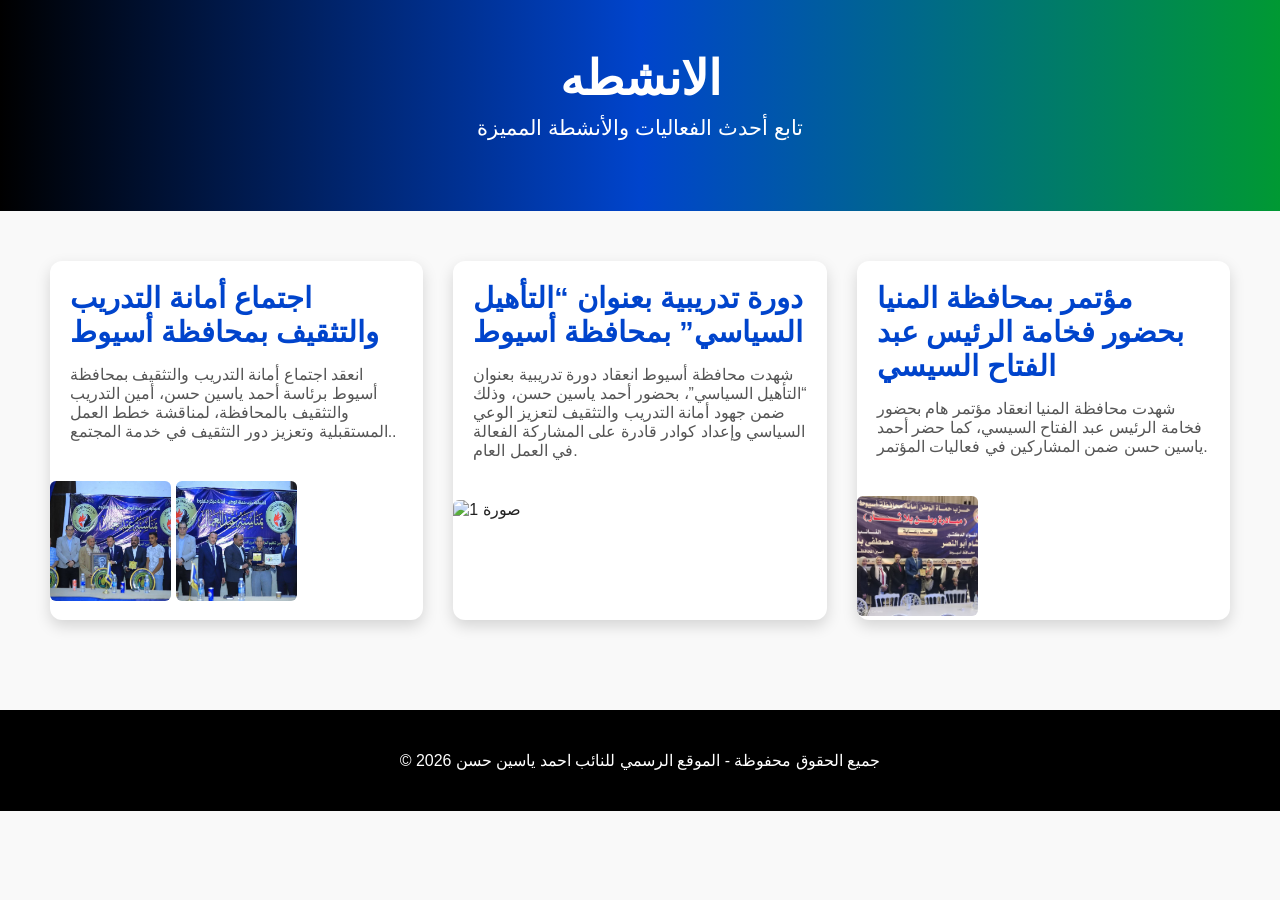
==== activities.html @ 27a357a5 "Update activities.html" ====
<!DOCTYPE html>
<html lang="ar">
<head>
  <meta charset="UTF-8">
  <meta name="viewport" content="width=device-width, initial-scale=1.0">
  <title> الانشطه </title>

  <style>
    body {
      font-family: 'Cairo', sans-serif;
      background-color: #f9f9f9;
      margin: 0;
      padding: 0;
      color: #222;
    }

    /* الهيدر */
    .main-header {
      background: linear-gradient(90deg, #000, #0044cc, #009933);
      color: #fff;
      text-align: center;
      padding: 50px 20px;
    }
    .main-header h1 {
      font-size: 3rem;
      margin: 0;
    }
    .main-header p {
      font-size: 1.3rem;
      margin-top: 10px;
    }

    /* قسم الأحداث */
    .events-section {
      padding: 50px;
      display: grid;
      grid-template-columns: repeat(auto-fit, minmax(320px, 1fr));
      gap: 30px;
    }

    .event-card {
      background: #fff;
      border-radius: 12px;
      box-shadow: 0 6px 15px rgba(0,0,0,0.15);
      overflow: hidden;
      transition: transform 0.3s ease;
    }
    .event-card:hover {
      transform: translateY(-8px);
    }

    .event-content {
      padding: 20px;
    }
    .event-title {
      font-size: 1.8rem;
      margin: 0 0 10px;
      color: #0044cc;
    }
    .event-desc {
      font-size: 1rem;
      color: #555;
      margin-bottom: 20px;
    }

    /* معرض الصور داخل كل حدث */
    .event-gallery {
      display: grid;
      grid-template-columns: repeat(3, 1fr);
      gap: 5px;
    }
    .event-gallery img {
      width: 100%;
      height: 120px;
      object-fit: cover;
      border-radius: 6px;
    }

    /* الفوتر */
    footer {
      background: #000;
      color: #fff;
      text-align: center;
      padding: 25px;
      margin-top: 40px;
    }
  </style>
</head>
<body>

  <!-- هيدر -->
  <header class="main-header">
    <h1> الانشطه </h1>
    <p>تابع أحدث الفعاليات والأنشطة المميزة</p>
  </header>

  <!-- قسم الأحداث -->
  <section class="events-section">

    <!-- حدث 1 -->
    <div class="event-card">
      <div class="event-content">
        <h2 class="event-title">اجتماع أمانة التدريب والتثقيف بمحافظة أسيوط</h2>
        <p class="event-desc">انعقد اجتماع أمانة التدريب والتثقيف بمحافظة أسيوط برئاسة أحمد ياسين حسن، أمين التدريب والتثقيف بالمحافظة، لمناقشة خطط العمل المستقبلية وتعزيز دور التثقيف في خدمة المجتمع..</p>
      </div>
      <div class="event-gallery">
        <img src="event1a.jpeg" alt="صورة 1">
        <img src="event1b.jpeg" alt="صورة 2">
      </div>
    </div>

    <!-- حدث 2 -->
    <div class="event-card">
      <div class="event-content">
        <h2 class="event-title">دورة تدريبية بعنوان “التأهيل السياسي” بمحافظة أسيوط</h2>
        <p class="event-desc">شهدت محافظة أسيوط انعقاد دورة تدريبية بعنوان “التأهيل السياسي”، بحضور أحمد ياسين حسن، وذلك ضمن جهود أمانة التدريب والتثقيف لتعزيز الوعي السياسي وإعداد كوادر قادرة على المشاركة الفعالة في العمل العام.</p>
      </div>
      <div class="event-gallery">
        <img src="event2a.jpeg" alt="صورة 1">
      </div>
    </div>

    <!-- حدث 3 -->
    <div class="event-card">
      <div class="event-content">
        <h2 class="event-title">مؤتمر بمحافظة المنيا بحضور فخامة الرئيس عبد الفتاح السيسي</h2>
        <p class="event-desc">شهدت محافظة المنيا انعقاد مؤتمر هام بحضور فخامة الرئيس عبد الفتاح السيسي، كما حضر أحمد ياسين حسن ضمن المشاركين في فعاليات المؤتمر.</p>
      </div>
      <div class="event-gallery">
        <img src="event3a.jpeg" alt="صورة 1">
      </div>
    </div>

  </section>

  <!-- فوتر -->
  <footer>
    <p>© 2026 جميع الحقوق محفوظة -  الموقع الرسمي للنائب احمد ياسين حسن</p>
  </footer>

</body>
</html>
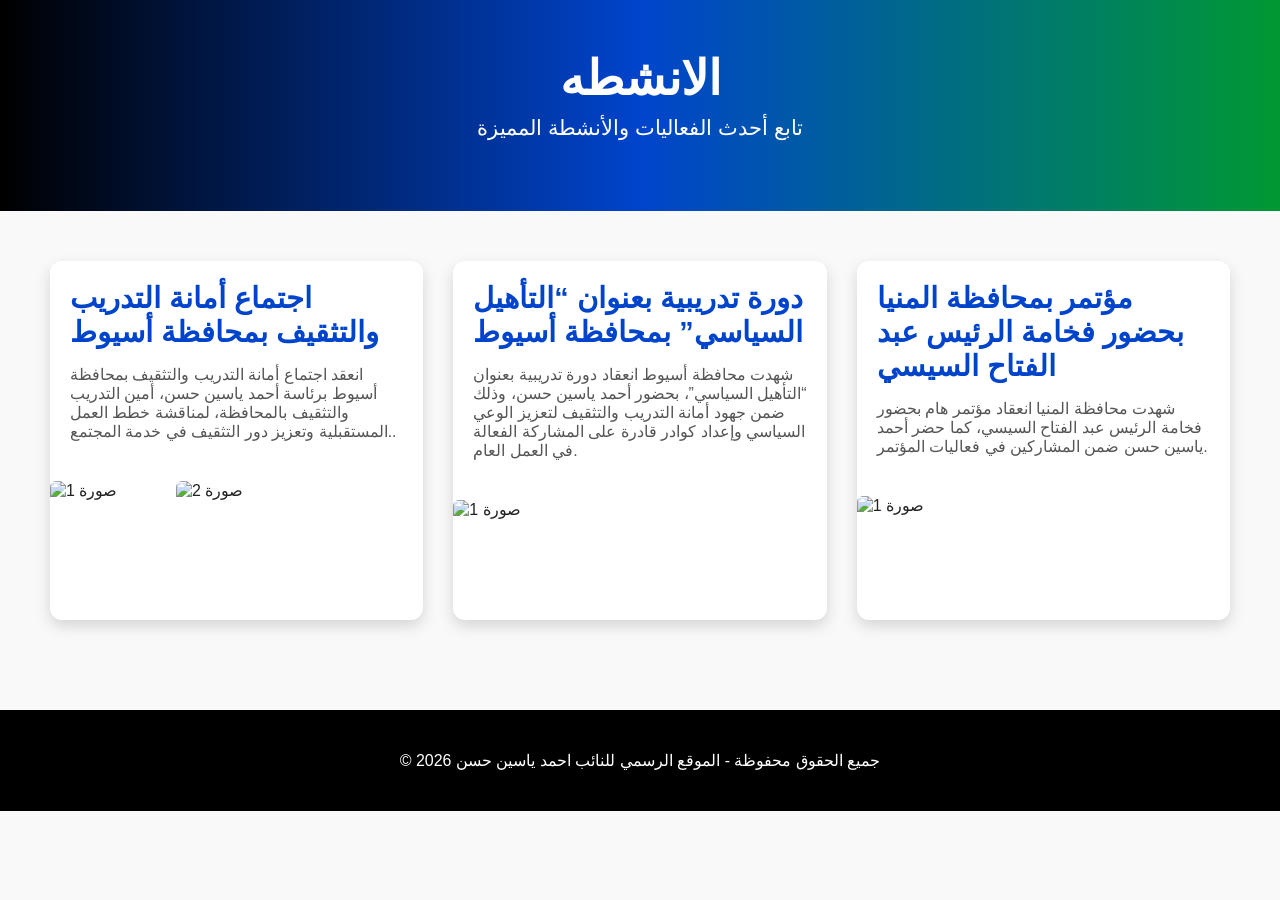
==== commit 9d4e6fbc: "Update activities.html" ====
--- a/activities.html
+++ b/activities.html
@@ -104,8 +104,8 @@
         <p class="event-desc">انعقد اجتماع أمانة التدريب والتثقيف بمحافظة أسيوط برئاسة أحمد ياسين حسن، أمين التدريب والتثقيف بالمحافظة، لمناقشة خطط العمل المستقبلية وتعزيز دور التثقيف في خدمة المجتمع..</p>
       </div>
       <div class="event-gallery">
-        <img src="event1a.jpeg" alt="صورة 1">
-        <img src="event1b.jpeg" alt="صورة 2">
+        <img src="event1aa.jpeg" alt="صورة 1">
+        <img src="event1ba.jpeg" alt="صورة 2">
       </div>
     </div>
 
@@ -116,7 +116,7 @@
         <p class="event-desc">شهدت محافظة أسيوط انعقاد دورة تدريبية بعنوان “التأهيل السياسي”، بحضور أحمد ياسين حسن، وذلك ضمن جهود أمانة التدريب والتثقيف لتعزيز الوعي السياسي وإعداد كوادر قادرة على المشاركة الفعالة في العمل العام.</p>
       </div>
       <div class="event-gallery">
-        <img src="event2a.jpeg" alt="صورة 1">
+        <img src="event2aa.jpeg" alt="صورة 1">
       </div>
     </div>
 
@@ -127,7 +127,7 @@
         <p class="event-desc">شهدت محافظة المنيا انعقاد مؤتمر هام بحضور فخامة الرئيس عبد الفتاح السيسي، كما حضر أحمد ياسين حسن ضمن المشاركين في فعاليات المؤتمر.</p>
       </div>
       <div class="event-gallery">
-        <img src="event3a.jpeg" alt="صورة 1">
+        <img src="event3aa.jpeg" alt="صورة 1">
       </div>
     </div>
 
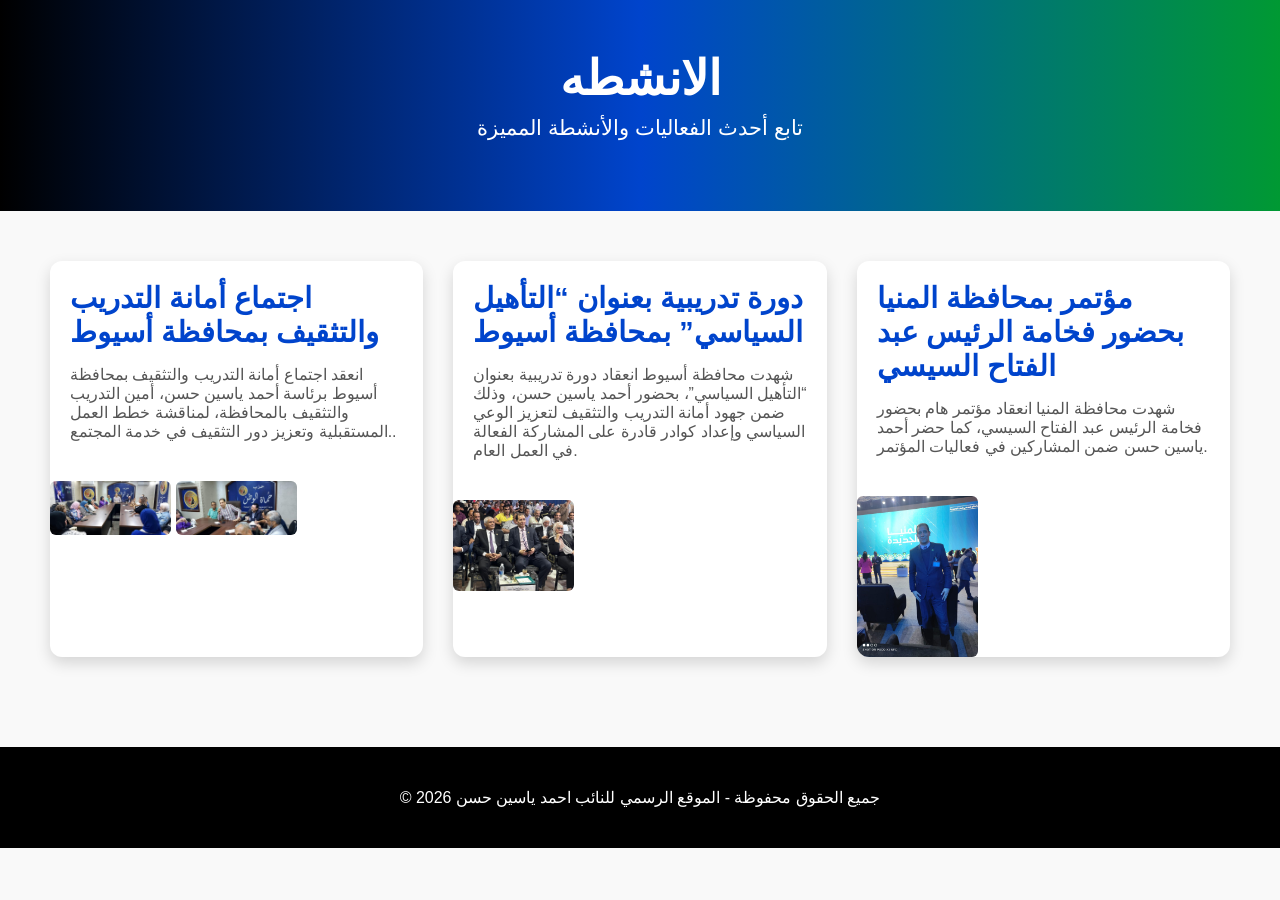
==== commit 5087879d: "Update activities.html" ====
--- a/activities.html
+++ b/activities.html
@@ -30,7 +30,7 @@
       margin-top: 10px;
     }
 
-    /* قسم الأحداث */
+    /* قسم الأنشطة */
     .events-section {
       padding: 50px;
       display: grid;
@@ -63,7 +63,7 @@
       margin-bottom: 20px;
     }
 
-    /* معرض الصور داخل كل حدث */
+    /* معرض الصور داخل كل نشاط */
     .event-gallery {
       display: grid;
       grid-template-columns: repeat(3, 1fr);
@@ -71,9 +71,63 @@
     }
     .event-gallery img {
       width: 100%;
-      height: 120px;
+      height: auto;          /* مرنة للموبايل */
+      max-height: 350px;     /* حجم مناسب للكمبيوتر */
       object-fit: cover;
       border-radius: 6px;
+      cursor: pointer;
+      transition: 0.3s;
+    }
+    .event-gallery img:hover {
+      transform: scale(1.05);
+      box-shadow: 0 6px 18px rgba(0,0,0,0.25);
+    }
+
+    /* Lightbox */
+    .lightbox {
+      display: none;
+      position: fixed;
+      z-index: 9999;
+      left: 0;
+      top: 0;
+      width: 100%;
+      height: 100%;
+      background: rgba(0,0,0,0.7);
+      justify-content: center;
+      align-items: center;
+    }
+    .lightbox-content {
+      position: relative;
+      background: #fff;
+      padding: 10px;
+      border-radius: 12px;
+      box-shadow: 0 8px 25px rgba(0,0,0,0.4);
+      animation: floatIn 0.4s ease;
+    }
+    .lightbox-content img {
+      max-width: 90vw;
+      max-height: 80vh;
+      border-radius: 10px;
+    }
+    .close-btn {
+      position: absolute;
+      top: -10px;
+      right: -10px;
+      font-size: 28px;
+      background: #d4af37;
+      color: #fff;
+      border-radius: 50%;
+      padding: 4px 10px;
+      cursor: pointer;
+      box-shadow: 0 4px 10px rgba(0,0,0,0.3);
+    }
+    .close-btn:hover {
+      background: #b38e2e;
+    }
+
+    @keyframes floatIn {
+      from { transform: scale(0.8) translateY(30px); opacity: 0; }
+      to { transform: scale(1) translateY(0); opacity: 1; }
     }
 
     /* الفوتر */
@@ -94,10 +148,10 @@
     <p>تابع أحدث الفعاليات والأنشطة المميزة</p>
   </header>
 
-  <!-- قسم الأحداث -->
+  <!-- قسم الأنشطة -->
   <section class="events-section">
 
-    <!-- حدث 1 -->
+    <!-- نشاط 1 -->
     <div class="event-card">
       <div class="event-content">
         <h2 class="event-title">اجتماع أمانة التدريب والتثقيف بمحافظة أسيوط</h2>
@@ -109,7 +163,7 @@
       </div>
     </div>
 
-    <!-- حدث 2 -->
+    <!-- نشاط 2 -->
     <div class="event-card">
       <div class="event-content">
         <h2 class="event-title">دورة تدريبية بعنوان “التأهيل السياسي” بمحافظة أسيوط</h2>
@@ -120,7 +174,7 @@
       </div>
     </div>
 
-    <!-- حدث 3 -->
+    <!-- نشاط 3 -->
     <div class="event-card">
       <div class="event-content">
         <h2 class="event-title">مؤتمر بمحافظة المنيا بحضور فخامة الرئيس عبد الفتاح السيسي</h2>
@@ -133,10 +187,32 @@
 
   </section>
 
+  <!-- Lightbox -->
+  <div class="lightbox" id="lightbox">
+    <div class="lightbox-content">
+      <span class="close-btn" onclick="closeLightbox()">×</span>
+      <img id="lightbox-img" src="">
+    </div>
+  </div>
+
   <!-- فوتر -->
   <footer>
-    <p>© 2026 جميع الحقوق محفوظة -  الموقع الرسمي للنائب احمد ياسين حسن</p>
+    <p>©️ 2026 جميع الحقوق محفوظة -  الموقع الرسمي للنائب احمد ياسين حسن</p>
   </footer>
+
+  <script>
+    // اربط الصور بالـ Lightbox علشان يشتغل على الكمبيوتر والموبايل
+    document.querySelectorAll('.event-gallery img').forEach(img => {
+      img.addEventListener('click', () => {
+        document.getElementById("lightbox-img").src = img.src;
+        document.getElementById("lightbox").style.display = "flex";
+      });
+    });
+
+    function closeLightbox() {
+      document.getElementById("lightbox").style.display = "none";
+    }
+  </script>
 
 </body>
 </html>
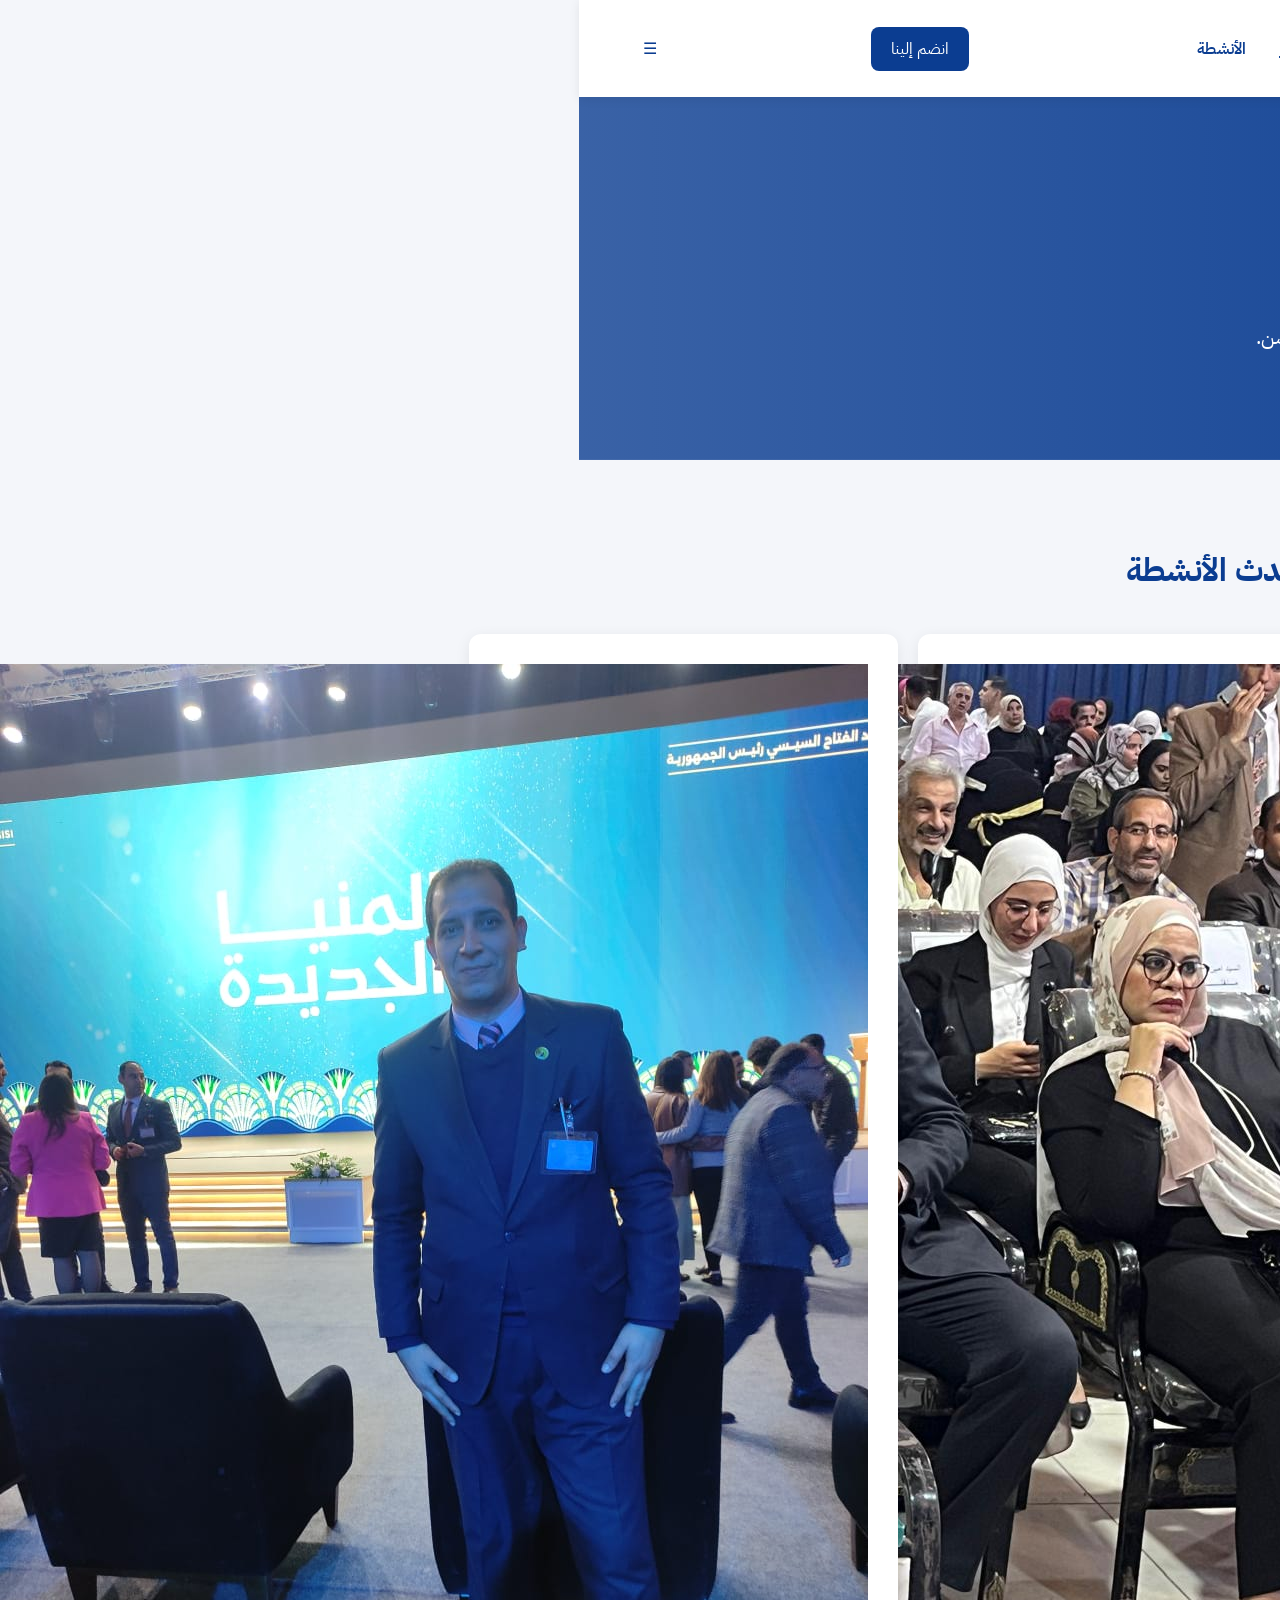
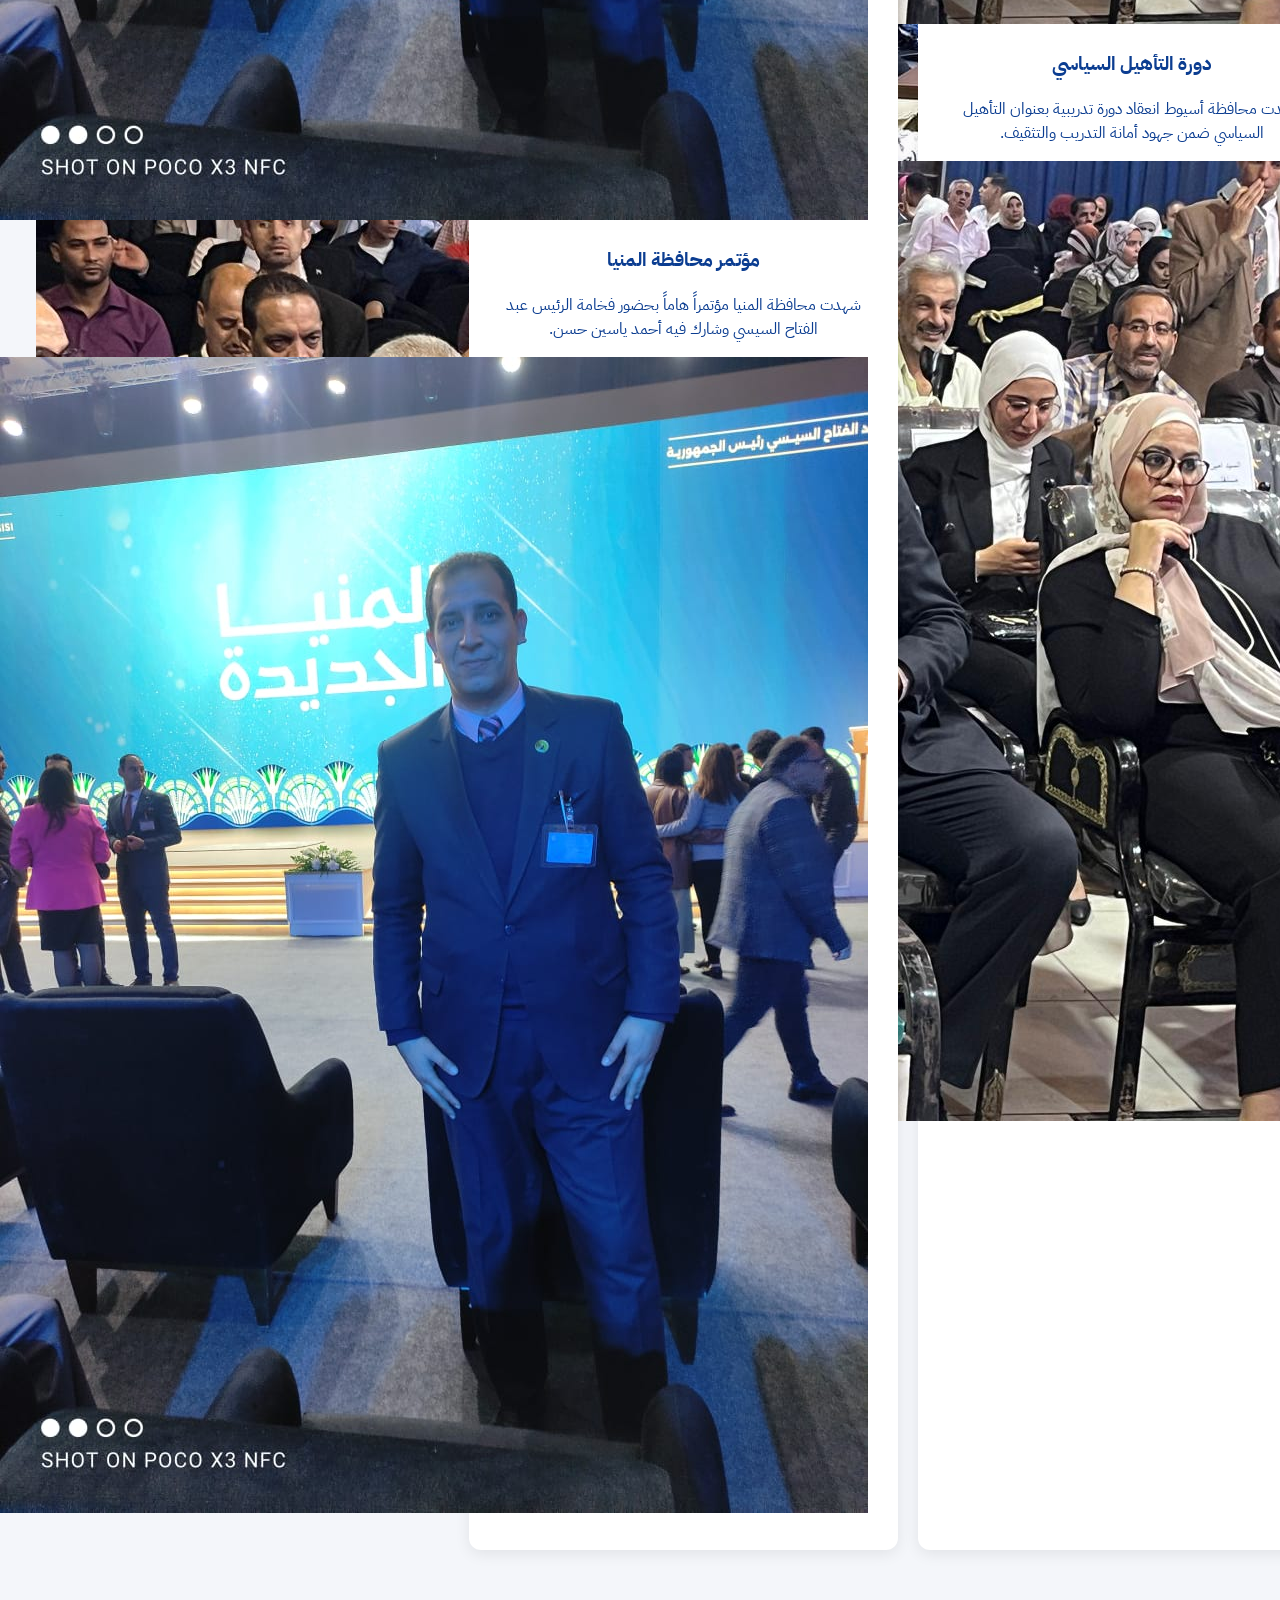
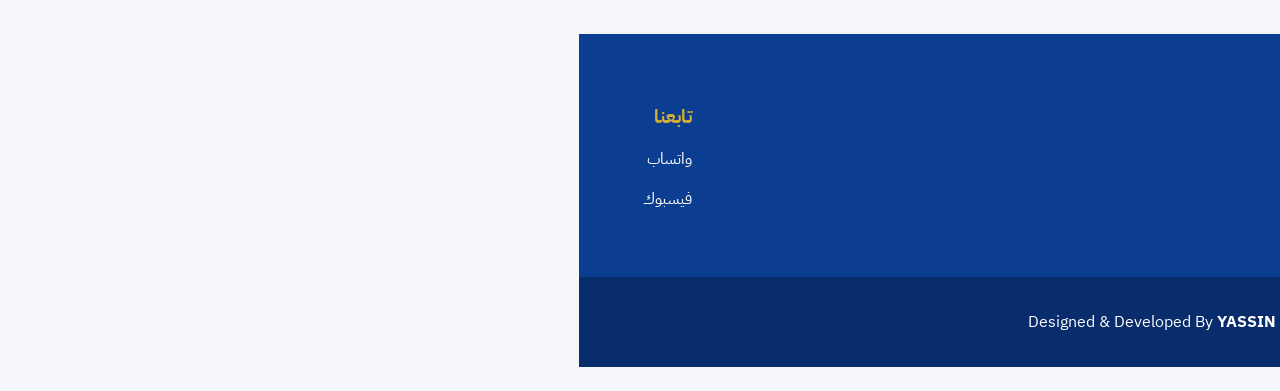
==== commit 8884a38b: "Update activities.html" ====
--- a/activities.html
+++ b/activities.html
@@ -1,218 +1,218 @@
 <!DOCTYPE html>
-<html lang="ar">
+<html lang="ar" dir="rtl">
+
 <head>
-  <meta charset="UTF-8">
-  <meta name="viewport" content="width=device-width, initial-scale=1.0">
-  <title> الانشطه </title>
-
-  <style>
-    body {
-      font-family: 'Cairo', sans-serif;
-      background-color: #f9f9f9;
-      margin: 0;
-      padding: 0;
-      color: #222;
-    }
-
-    /* الهيدر */
-    .main-header {
-      background: linear-gradient(90deg, #000, #0044cc, #009933);
-      color: #fff;
-      text-align: center;
-      padding: 50px 20px;
-    }
-    .main-header h1 {
-      font-size: 3rem;
-      margin: 0;
-    }
-    .main-header p {
-      font-size: 1.3rem;
-      margin-top: 10px;
-    }
-
-    /* قسم الأنشطة */
-    .events-section {
-      padding: 50px;
-      display: grid;
-      grid-template-columns: repeat(auto-fit, minmax(320px, 1fr));
-      gap: 30px;
-    }
-
-    .event-card {
-      background: #fff;
-      border-radius: 12px;
-      box-shadow: 0 6px 15px rgba(0,0,0,0.15);
-      overflow: hidden;
-      transition: transform 0.3s ease;
-    }
-    .event-card:hover {
-      transform: translateY(-8px);
-    }
-
-    .event-content {
-      padding: 20px;
-    }
-    .event-title {
-      font-size: 1.8rem;
-      margin: 0 0 10px;
-      color: #0044cc;
-    }
-    .event-desc {
-      font-size: 1rem;
-      color: #555;
-      margin-bottom: 20px;
-    }
-
-    /* معرض الصور داخل كل نشاط */
-    .event-gallery {
-      display: grid;
-      grid-template-columns: repeat(3, 1fr);
-      gap: 5px;
-    }
-    .event-gallery img {
-      width: 100%;
-      height: auto;          /* مرنة للموبايل */
-      max-height: 350px;     /* حجم مناسب للكمبيوتر */
-      object-fit: cover;
-      border-radius: 6px;
-      cursor: pointer;
-      transition: 0.3s;
-    }
-    .event-gallery img:hover {
-      transform: scale(1.05);
-      box-shadow: 0 6px 18px rgba(0,0,0,0.25);
-    }
-
-    /* Lightbox */
-    .lightbox {
-      display: none;
-      position: fixed;
-      z-index: 9999;
-      left: 0;
-      top: 0;
-      width: 100%;
-      height: 100%;
-      background: rgba(0,0,0,0.7);
-      justify-content: center;
-      align-items: center;
-    }
-    .lightbox-content {
-      position: relative;
-      background: #fff;
-      padding: 10px;
-      border-radius: 12px;
-      box-shadow: 0 8px 25px rgba(0,0,0,0.4);
-      animation: floatIn 0.4s ease;
-    }
-    .lightbox-content img {
-      max-width: 90vw;
-      max-height: 80vh;
-      border-radius: 10px;
-    }
-    .close-btn {
-      position: absolute;
-      top: -10px;
-      right: -10px;
-      font-size: 28px;
-      background: #d4af37;
-      color: #fff;
-      border-radius: 50%;
-      padding: 4px 10px;
-      cursor: pointer;
-      box-shadow: 0 4px 10px rgba(0,0,0,0.3);
-    }
-    .close-btn:hover {
-      background: #b38e2e;
-    }
-
-    @keyframes floatIn {
-      from { transform: scale(0.8) translateY(30px); opacity: 0; }
-      to { transform: scale(1) translateY(0); opacity: 1; }
-    }
-
-    /* الفوتر */
-    footer {
-      background: #000;
-      color: #fff;
-      text-align: center;
-      padding: 25px;
-      margin-top: 40px;
-    }
-  </style>
+
+<meta charset="UTF-8">
+<meta name="viewport" content="width=device-width, initial-scale=1.0">
+
+<title>الأنشطة | النائب أحمد ياسين حسن</title>
+
+<link href="https://fonts.googleapis.com/css2?family=IBM+Plex+Sans+Arabic:wght@300;400;500;600;700&display=swap" rel="stylesheet">
+
+<link rel="stylesheet" href="style.css">
+
 </head>
+
 <body>
 
-  <!-- هيدر -->
-  <header class="main-header">
-    <h1> الانشطه </h1>
-    <p>تابع أحدث الفعاليات والأنشطة المميزة</p>
-  </header>
-
-  <!-- قسم الأنشطة -->
-  <section class="events-section">
-
-    <!-- نشاط 1 -->
-    <div class="event-card">
-      <div class="event-content">
-        <h2 class="event-title">اجتماع أمانة التدريب والتثقيف بمحافظة أسيوط</h2>
-        <p class="event-desc">انعقد اجتماع أمانة التدريب والتثقيف بمحافظة أسيوط برئاسة أحمد ياسين حسن، أمين التدريب والتثقيف بالمحافظة، لمناقشة خطط العمل المستقبلية وتعزيز دور التثقيف في خدمة المجتمع..</p>
-      </div>
-      <div class="event-gallery">
-        <img src="event1aa.jpeg" alt="صورة 1">
-        <img src="event1ba.jpeg" alt="صورة 2">
-      </div>
-    </div>
-
-    <!-- نشاط 2 -->
-    <div class="event-card">
-      <div class="event-content">
-        <h2 class="event-title">دورة تدريبية بعنوان “التأهيل السياسي” بمحافظة أسيوط</h2>
-        <p class="event-desc">شهدت محافظة أسيوط انعقاد دورة تدريبية بعنوان “التأهيل السياسي”، بحضور أحمد ياسين حسن، وذلك ضمن جهود أمانة التدريب والتثقيف لتعزيز الوعي السياسي وإعداد كوادر قادرة على المشاركة الفعالة في العمل العام.</p>
-      </div>
-      <div class="event-gallery">
-        <img src="event2aa.jpeg" alt="صورة 1">
-      </div>
-    </div>
-
-    <!-- نشاط 3 -->
-    <div class="event-card">
-      <div class="event-content">
-        <h2 class="event-title">مؤتمر بمحافظة المنيا بحضور فخامة الرئيس عبد الفتاح السيسي</h2>
-        <p class="event-desc">شهدت محافظة المنيا انعقاد مؤتمر هام بحضور فخامة الرئيس عبد الفتاح السيسي، كما حضر أحمد ياسين حسن ضمن المشاركين في فعاليات المؤتمر.</p>
-      </div>
-      <div class="event-gallery">
-        <img src="event3aa.jpeg" alt="صورة 1">
-      </div>
-    </div>
-
-  </section>
-
-  <!-- Lightbox -->
-  <div class="lightbox" id="lightbox">
-    <div class="lightbox-content">
-      <span class="close-btn" onclick="closeLightbox()">×</span>
-      <img id="lightbox-img" src="">
-    </div>
-  </div>
-
-  <!-- فوتر -->
-  <footer>
-    <p>©️ 2026 جميع الحقوق محفوظة -  الموقع الرسمي للنائب احمد ياسين حسن</p>
-  </footer>
-
-  <script>
-    // اربط الصور بالـ Lightbox علشان يشتغل على الكمبيوتر والموبايل
-    document.querySelectorAll('.event-gallery img').forEach(img => {
-      img.addEventListener('click', () => {
-        document.getElementById("lightbox-img").src = img.src;
-        document.getElementById("lightbox").style.display = "flex";
-      });
-    });
-
-    function closeLightbox() {
-      document.getElementById("lightbox").style.display = "none";
-    }
-  </script>
+<header class="header">
+
+<div class="container header-content">
+
+<a href="index.html">
+<img src="logo.png" class="logo">
+</a>
+
+<nav>
+
+<a href="index.html">الرئيسية</a>
+<a href="events.html">آخر الأحداث</a>
+<a href="news.html">الأخبار</a>
+<a href="activities.html">الأنشطة</a>
+
+</nav>
+
+<a href="join.html" class="contact-btn">
+انضم إلينا
+</a>
+
+<div class="mobile-menu-icon" onclick="toggleMenu()">
+☰
+</div>
+
+</div>
+
+</header>
+
+<section class="hero small-hero">
+
+<div class="hero-overlay"></div>
+
+<div class="container hero-content">
+
+<div class="hero-text">
+
+<span class="hero-tag">
+الأنشطة والفعاليات
+</span>
+
+<h1>الأنشطة</h1>
+
+<p class="hero-sub">
+تابع الأنشطة والدورات والمؤتمرات التي شارك بها النائب أحمد ياسين حسن.
+</p>
+
+</div>
+
+</div>
+
+</section>
+
+<section class="steps">
+
+<div class="container">
+
+<h2>أحدث الأنشطة</h2>
+
+<div class="nav-grid">
+
+<div class="nav-box event-card">
+
+<img src="event1aa.jpeg" class="event-img">
+
+<h3>
+اجتماع أمانة التدريب والتثقيف
+</h3>
+
+<p>
+انعقد اجتماع أمانة التدريب والتثقيف بمحافظة أسيوط برئاسة أحمد ياسين حسن لمناقشة خطط العمل المستقبلية.
+</p>
+
+<div class="gallery">
+
+<img src="event1aa.jpeg" onclick="openImage(this.src)">
+<img src="event1ba.jpeg" onclick="openImage(this.src)">
+
+</div>
+
+</div>
+
+<div class="nav-box event-card">
+
+<img src="event2aa.jpeg" class="event-img">
+
+<h3>
+دورة التأهيل السياسي
+</h3>
+
+<p>
+شهدت محافظة أسيوط انعقاد دورة تدريبية بعنوان التأهيل السياسي ضمن جهود أمانة التدريب والتثقيف.
+</p>
+
+<div class="gallery">
+
+<img src="event2aa.jpeg" onclick="openImage(this.src)">
+
+</div>
+
+</div>
+
+<div class="nav-box event-card">
+
+<img src="event3aa.jpeg" class="event-img">
+
+<h3>
+مؤتمر محافظة المنيا
+</h3>
+
+<p>
+شهدت محافظة المنيا مؤتمراً هاماً بحضور فخامة الرئيس عبد الفتاح السيسي وشارك فيه أحمد ياسين حسن.
+</p>
+
+<div class="gallery">
+
+<img src="event3aa.jpeg" onclick="openImage(this.src)">
+
+</div>
+
+</div>
+
+</div>
+
+</div>
+
+</section>
+
+<div id="lightbox" class="lightbox">
+
+<span class="close-lightbox" onclick="closeImage()">
+×
+</span>
+
+<img id="lightbox-img">
+
+</div>
+
+<footer class="footer">
+
+<div class="container footer-content">
+
+<div class="footer-col">
+
+<h3>تواصل معنا</h3>
+
+<p>01066692844</p>
+
+<p>
+Ahmedyasseinhassan@gmail.com
+</p>
+
+</div>
+
+<div class="footer-col">
+
+<h3>تابعنا</h3>
+
+<p>واتساب</p>
+
+<p>فيسبوك</p>
+
+</div>
+
+</div>
+
+</footer>
+
+<div class="credit-bar">
+
+<img src="yassinlogo1.png" class="credit-logo">
+
+<p>
+Designed & Developed By
+<strong>YASSIN EL DEN</strong>
+</p>
+
+</div>
+
+<button id="topBtn">↑</button>
+
+<script>
+
+function toggleMenu(){
+document.querySelector("nav").classList.toggle("show");
+}
+
+function openImage(src){
+document.getElementById("lightbox").style.display="flex";
+document.getElementById("lightbox-img").src=src;
+}
+
+function closeImage(){
+document.getElementById("lightbox").style.display="none";
+}
+
+</script>
 
 </body>
 </html>
--- a/style.css
+++ b/style.css
@@ -0,0 +1,380 @@
+/* الخط الأساسي */
+body {
+    margin: 0;
+    padding: 0;
+    font-family: 'IBM Plex Sans Arabic', sans-serif;
+    background: #f4f6fa;
+    color: #0b3d91;
+}
+
+/* الحاوية الأساسية */
+.container {
+    width: 90%;
+    max-width: 1200px;
+    margin: auto;
+}
+
+/* ---------------- HEADER ---------------- */
+
+.header {
+    background: #ffffff;
+    padding: 15px 0;
+    box-shadow: 0 2px 10px rgba(0,0,0,0.08);
+    position: sticky;
+    top: 0;
+    z-index: 999;
+}
+
+.header-content {
+    display: flex;
+    align-items: center;
+    justify-content: space-between;
+}
+
+.logo {
+    height: 60px;
+}
+
+nav a {
+    margin: 0 15px;
+    text-decoration: none;
+    color: #0b3d91;
+    font-weight: 600;
+    transition: 0.3s;
+}
+
+nav a:hover {
+    color: #d4af37;
+}
+
+.contact-btn {
+    background: #0b3d91;
+    color: #fff;
+    padding: 10px 20px;
+    border-radius: 8px;
+    text-decoration: none;
+    transition: 0.3s;
+}
+
+.contact-btn:hover {
+    background: #082c6c;
+}
+
+/* ---------------- HERO ---------------- */
+
+.hero {
+    padding: 80px 0;
+    background: linear-gradient(to left, #0b3d91, #0b3d91cc), url('hero.jpg');
+    background-size: cover;
+    background-position: center;
+    color: #fff;
+}
+
+.hero-content {
+    display: flex;
+    align-items: center;
+    justify-content: space-between;
+}
+
+.hero-text h1 {
+    font-size: 42px;
+    margin-bottom: 10px;
+}
+
+.hero-sub {
+    font-size: 20px;
+    line-height: 1.8;
+    margin-bottom: 25px;
+}
+
+.hero-btn {
+    background: #d4af37;
+    color: #0b3d91;
+    padding: 12px 30px;
+    border-radius: 8px;
+    text-decoration: none;
+    font-weight: 600;
+    transition: 0.3s;
+}
+
+.hero-btn:hover {
+    background: #b8922f;
+}
+
+/* ---------------- HERO IMAGE FIXED ---------------- */
+
+.hero-img {
+    width: 260px !important;
+    max-width: 100% !important;
+    height: auto !important;
+    border-radius: 12px;
+    object-fit: cover;
+    box-shadow: 0 4px 20px rgba(0,0,0,0.25);
+}
+
+/* ---------------- STEPS ---------------- */
+
+.steps {
+    padding: 60px 0;
+    text-align: center;
+}
+
+.steps h2 {
+    font-size: 32px;
+    margin-bottom: 40px;
+}
+
+.steps-grid {
+    display: flex;
+    justify-content: space-between;
+    gap: 20px;
+}
+
+.step-box {
+    background: #ffffff;
+    padding: 25px;
+    border-radius: 12px;
+    width: 32%;
+    box-shadow: 0 4px 15px rgba(0,0,0,0.08);
+    transition: 0.3s;
+}
+
+.step-box:hover {
+    transform: translateY(-5px);
+}
+
+.step-icon {
+    background: #0b3d91;
+    color: #fff;
+    width: 55px;
+    height: 55px;
+    border-radius: 50%;
+    display: flex;
+    align-items: center;
+    justify-content: center;
+    margin: auto;
+    font-size: 22px;
+    margin-bottom: 15px;
+}
+
+/* ---------------- ABOUT ---------------- */
+
+.about {
+    padding: 60px 0;
+}
+
+.about-box {
+    background: #ffffff;
+    padding: 40px;
+    border-radius: 12px;
+    box-shadow: 0 4px 15px rgba(0,0,0,0.08);
+}
+
+.about-box h2 {
+    font-size: 30px;
+    margin-bottom: 20px;
+}
+
+/* ---------------- SECTIONS NAV ---------------- */
+
+.sections-nav {
+    padding: 60px 0;
+}
+
+.nav-grid {
+    display: flex;
+    justify-content: space-between;
+    gap: 20px;
+}
+
+.nav-box {
+    background: #ffffff;
+    padding: 30px;
+    border-radius: 12px;
+    width: 32%;
+    text-decoration: none;
+    color: #0b3d91;
+    box-shadow: 0 4px 15px rgba(0,0,0,0.08);
+    transition: 0.3s;
+}
+
+.nav-box:hover {
+    transform: translateY(-5px);
+    background: #0b3d91;
+    color: #fff;
+}
+
+/* ---------------- JOIN US ---------------- */
+
+.join-us {
+    background: #f5f7fa;
+    padding: 60px 20px;
+    text-align: center;
+}
+
+.join-box {
+    background: #ffffff;
+    padding: 40px 20px;
+    max-width: 600px;
+    margin: auto;
+    border-radius: 12px;
+    box-shadow: 0 4px 15px rgba(0,0,0,0.08);
+}
+
+.join-btn {
+    display: inline-block;
+    background: #0b3d91;
+    color: #fff;
+    padding: 12px 30px;
+    border-radius: 8px;
+    text-decoration: none;
+    transition: 0.3s;
+}
+
+.join-btn:hover {
+    background: #082c6c;
+}
+
+/* ---------------- FOOTER ---------------- */
+
+.footer {
+    background: #0b3d91;
+    color: #fff;
+    padding: 50px 0;
+}
+
+.footer-content {
+    display: flex;
+    justify-content: space-between;
+}
+
+.footer-col h3 {
+    margin-bottom: 15px;
+    color: #d4af37;
+}
+
+.footer-col a {
+    display: block;
+    color: #fff;
+    text-decoration: none;
+    margin-bottom: 8px;
+}
+
+.footer-col a:hover {
+    color: #d4af37;
+}
+
+/* ---------------- CREDIT BAR ---------------- */
+
+.credit-bar {
+    background: #082c6c;
+    color: #fff;
+    text-align: center;
+    padding: 15px;
+}
+
+.credit-logo {
+    height: 40px;
+    margin-bottom: 10px;
+}
+
+/* ---------------- RESPONSIVE ---------------- */
+
+@media (max-width: 768px) {
+
+    .hero {
+        padding: 40px 0;
+        text-align: center;
+    }
+
+    .hero-content {
+        flex-direction: column;
+        gap: 20px;
+    }
+
+    .hero-text h1 {
+        font-size: 28px;
+    }
+
+    .hero-sub {
+        font-size: 16px;
+    }
+
+    .hero-img {
+        width: 180px !important;
+    }
+
+    .steps-grid,
+    .nav-grid,
+    .footer-content {
+        flex-direction: column;
+        text-align: center;
+    }
+
+    .step-box,
+    .nav-box {
+        width: 100%;
+    }
+}
+
+/* Credit Bar تعديل */
+.credit-bar {
+    background: #082c6c;
+    color: #fff;
+    padding: 15px;
+    display: flex;              /* يخلي العناصر جنب بعض */
+    align-items: center;        /* يظبطهم في النص عمودي */
+    justify-content: center;    /* يخليهم في النص أفقي */
+    gap: 15px;                  /* مسافة بين اللوجو والكلمة */
+}
+
+.credit-logo {
+    height: 60px; /* أكبر شوية */
+    margin: 0;
+}
+
+.yassin-red {
+    color: #b30000; /* أحمر */
+    font-size: 20px; /* أكبر شوية لو حابب */
+    font-weight: bold;
+}
+
+/* Floating Side Icons Left */
+.side-icons-left {
+    position: fixed;
+    left: 15px;              /* على الشمال */
+    top: 45%;
+    transform: translateY(-50%);
+    display: flex;
+    flex-direction: column;
+    gap: 12px;
+    z-index: 99999;
+}
+
+/* شكل الدواير */
+.icon-circle {
+    width: 55px;
+    height: 55px;
+    border-radius: 50%;
+    display: flex;
+    align-items: center;
+    justify-content: center;
+    box-shadow: 0 4px 12px rgba(0,0,0,0.25);
+    cursor: pointer;
+    transition: 0.25s;
+}
+
+/* ألوان مناسبة للموقع */
+.icon-circle.green { background: #25D366; }   /* واتس */
+.icon-circle.blue { background: #1877F2; }    /* فيس */
+.icon-circle.red { background: #E53935; }     /* كول */
+
+.icon-circle img {
+    width: 28px;
+    height: 28px;
+    filter: brightness(0) invert(1); /* يخلي الأيقونة بيضاء */
+}
+
+.icon-circle:hover {
+    transform: scale(1.1);
+}
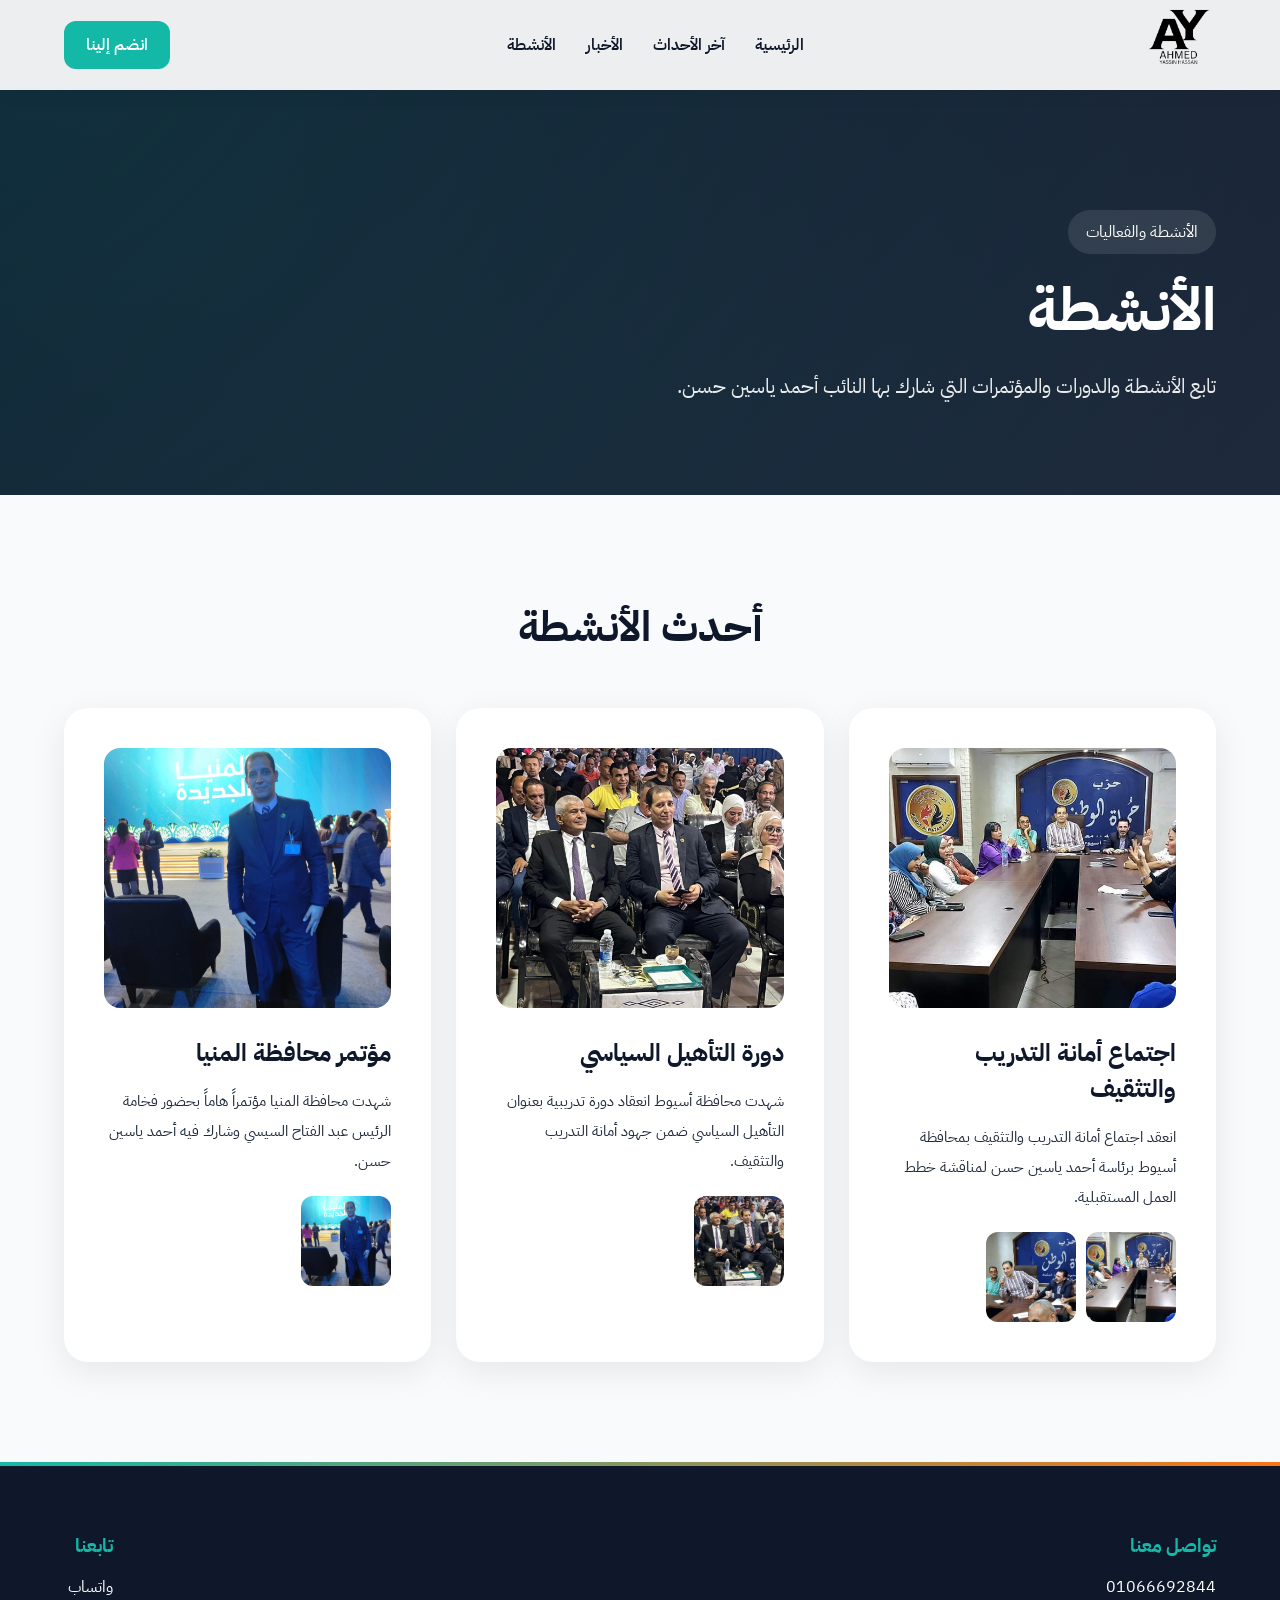
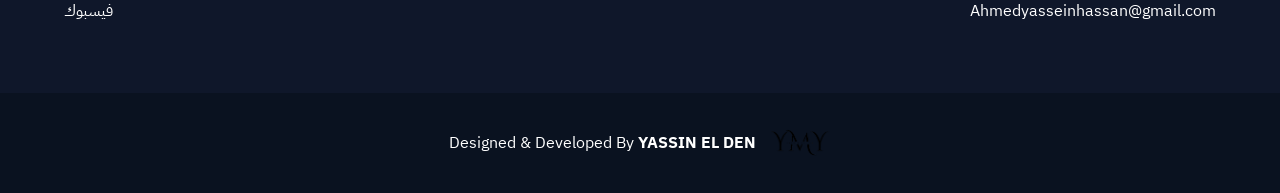
==== commit bd894f17: "Update activities.html" ====
--- a/activities.html
+++ b/activities.html
@@ -10,7 +10,7 @@
 
 <link href="https://fonts.googleapis.com/css2?family=IBM+Plex+Sans+Arabic:wght@300;400;500;600;700&display=swap" rel="stylesheet">
 
-<link rel="stylesheet" href="style.css">
+<link rel="stylesheet" href="style2.css">
 
 </head>
 
--- a/style2.css
+++ b/style2.css
@@ -0,0 +1,1118 @@
+/* =========================
+   GLOBAL
+========================= */
+
+*{
+margin:0;
+padding:0;
+box-sizing:border-box;
+scroll-behavior:smooth;
+}
+
+:root{
+
+--primary:#0F172A;
+--secondary:#14B8A6;
+--accent:#F97316;
+
+--light:#F8FAFC;
+--white:#FFFFFF;
+
+--text:#1E293B;
+
+--shadow:
+0 10px 35px rgba(0,0,0,.08);
+
+}
+
+body{
+
+font-family:'IBM Plex Sans Arabic',sans-serif;
+
+background:var(--light);
+
+color:var(--text);
+
+overflow-x:hidden;
+
+}
+
+.container{
+
+width:90%;
+
+max-width:1200px;
+
+margin:auto;
+
+}
+
+/* =========================
+   HEADER
+========================= */
+
+.header{
+
+position:fixed;
+
+top:0;
+
+right:0;
+
+left:0;
+
+z-index:9999;
+
+background:rgba(255,255,255,.92);
+
+backdrop-filter:blur(12px);
+
+box-shadow:0 2px 20px rgba(0,0,0,.05);
+
+}
+
+.header-content{
+
+display:flex;
+
+align-items:center;
+
+justify-content:space-between;
+
+height:90px;
+
+}
+
+.logo{
+
+height:75px;
+
+}
+
+nav{
+
+display:flex;
+
+gap:30px;
+
+}
+
+nav a{
+
+text-decoration:none;
+
+color:var(--primary);
+
+font-weight:600;
+
+transition:.3s;
+
+}
+
+nav a:hover{
+
+color:var(--secondary);
+
+}
+
+.contact-btn{
+
+background:var(--secondary);
+
+color:white;
+
+padding:12px 22px;
+
+border-radius:12px;
+
+text-decoration:none;
+
+font-weight:600;
+
+transition:.3s;
+
+}
+
+.contact-btn:hover{
+
+transform:translateY(-2px);
+
+}
+
+.mobile-menu-icon{
+
+display:none;
+
+font-size:28px;
+
+cursor:pointer;
+
+}
+
+/* =========================
+   HERO
+========================= */
+
+.hero{
+
+position:relative;
+
+min-height:100vh;
+
+display:flex;
+
+align-items:center;
+
+background:
+linear-gradient(
+135deg,
+#0F172A,
+#1E293B
+);
+
+padding-top:120px;
+
+overflow:hidden;
+
+}
+
+.hero-overlay{
+
+position:absolute;
+
+inset:0;
+
+background:
+radial-gradient(
+circle at top left,
+rgba(20,184,166,.15),
+transparent
+);
+
+}
+
+.hero-content{
+
+display:flex;
+
+align-items:center;
+
+justify-content:space-between;
+
+gap:50px;
+
+position:relative;
+
+z-index:2;
+
+}
+
+.hero-text{
+
+flex:1;
+
+color:white;
+
+}
+
+.hero-tag{
+
+display:inline-block;
+
+background:rgba(255,255,255,.1);
+
+padding:10px 18px;
+
+border-radius:50px;
+
+margin-bottom:20px;
+
+}
+
+.hero-text h1{
+
+font-size:60px;
+
+line-height:1.2;
+
+margin-bottom:20px;
+
+}
+
+.hero-sub{
+
+font-size:20px;
+
+line-height:2;
+
+opacity:.9;
+
+}
+
+.hero-buttons{
+
+display:flex;
+
+gap:15px;
+
+margin-top:35px;
+
+}
+
+.hero-btn{
+
+padding:15px 30px;
+
+border-radius:14px;
+
+text-decoration:none;
+
+font-weight:700;
+
+transition:.3s;
+
+}
+
+.primary-btn{
+
+background:var(--accent);
+
+color:white;
+
+}
+
+.secondary-btn{
+
+background:white;
+
+color:var(--primary);
+
+}
+
+.hero-btn:hover{
+
+transform:translateY(-4px);
+
+}
+
+.hero-image-wrapper{
+
+flex:1;
+
+display:flex;
+
+justify-content:center;
+
+}
+
+.hero-img{
+
+width:380px;
+
+max-width:100%;
+
+border-radius:30px;
+
+background:white;
+
+padding:10px;
+
+box-shadow:
+0 25px 60px rgba(0,0,0,.25);
+
+}
+
+/* =========================
+   STATS
+========================= */
+
+.stats{
+
+margin-top:-70px;
+
+position:relative;
+
+z-index:5;
+
+}
+
+.stats-grid{
+
+display:grid;
+
+grid-template-columns:repeat(3,1fr);
+
+gap:20px;
+
+}
+
+.stat-box{
+
+background:white;
+
+padding:35px;
+
+text-align:center;
+
+border-radius:24px;
+
+box-shadow:var(--shadow);
+
+}
+
+.stat-box h3{
+
+font-size:40px;
+
+color:var(--secondary);
+
+margin-bottom:10px;
+
+}
+
+/* =========================
+   SECTIONS
+========================= */
+
+.steps,
+.about,
+.sections-nav,
+.members,
+.join-us{
+
+padding:100px 0;
+
+}
+
+.steps h2,
+.about h2,
+.section-title{
+
+text-align:center;
+
+font-size:42px;
+
+color:var(--primary);
+
+margin-bottom:50px;
+
+}
+
+.steps-grid{
+
+display:grid;
+
+grid-template-columns:repeat(3,1fr);
+
+gap:25px;
+
+}
+
+.step-box{
+
+background:white;
+
+padding:35px;
+
+border-radius:24px;
+
+box-shadow:var(--shadow);
+
+transition:.3s;
+
+text-align:center;
+
+}
+
+.step-box:hover{
+
+transform:translateY(-10px);
+
+}
+
+.step-icon{
+
+width:70px;
+
+height:70px;
+
+margin:auto;
+
+margin-bottom:20px;
+
+border-radius:50%;
+
+display:flex;
+
+align-items:center;
+
+justify-content:center;
+
+background:var(--secondary);
+
+color:white;
+
+font-size:24px;
+
+font-weight:bold;
+
+}
+
+.about-box{
+
+background:white;
+
+padding:50px;
+
+border-radius:30px;
+
+box-shadow:var(--shadow);
+
+line-height:2;
+
+}
+
+.nav-grid{
+
+display:grid;
+
+grid-template-columns:repeat(3,1fr);
+
+gap:25px;
+
+}
+
+.nav-box{
+
+background:white;
+
+padding:40px;
+
+border-radius:24px;
+
+text-decoration:none;
+
+color:var(--text);
+
+box-shadow:var(--shadow);
+
+transition:.3s;
+
+}
+
+.nav-box:hover{
+
+transform:translateY(-10px);
+
+background:var(--primary);
+
+color:white;
+
+}
+
+.members-text{
+
+text-align:center;
+
+font-size:22px;
+
+margin-top:20px;
+
+}
+
+.join-box{
+
+background:white;
+
+padding:60px;
+
+border-radius:30px;
+
+box-shadow:var(--shadow);
+
+text-align:center;
+
+max-width:700px;
+
+margin:auto;
+
+}
+
+.join-btn{
+
+display:inline-block;
+
+margin-top:20px;
+
+padding:15px 35px;
+
+background:var(--accent);
+
+color:white;
+
+text-decoration:none;
+
+border-radius:14px;
+
+font-weight:700;
+
+}
+
+/* =========================
+   FOOTER
+========================= */
+
+.footer{
+
+background:var(--primary);
+
+color:white;
+
+padding:70px 0;
+
+}
+
+.footer-content{
+
+display:flex;
+
+justify-content:space-between;
+
+gap:30px;
+
+}
+
+.footer-col h3{
+
+margin-bottom:15px;
+
+color:var(--secondary);
+
+}
+
+.credit-bar{
+
+background:#0A1220;
+
+color:white;
+
+padding:20px;
+
+display:flex;
+
+justify-content:center;
+
+align-items:center;
+
+gap:15px;
+
+}
+
+.credit-logo{
+
+height:60px;
+
+}
+
+/* =========================
+   MOBILE
+========================= */
+
+@media(max-width:768px){
+
+.mobile-menu-icon{
+
+display:block;
+
+}
+
+nav{
+
+display:none;
+
+position:absolute;
+
+top:90px;
+
+right:0;
+
+width:100%;
+
+background:white;
+
+flex-direction:column;
+
+padding:20px;
+
+box-shadow:0 10px 25px rgba(0,0,0,.08);
+
+}
+
+nav.show{
+
+display:flex;
+
+}
+
+.contact-btn{
+
+display:none;
+
+}
+
+.hero-content{
+
+flex-direction:column-reverse;
+
+text-align:center;
+
+}
+
+.hero-text h1{
+
+font-size:38px;
+
+}
+
+.hero-sub{
+
+font-size:16px;
+
+}
+
+.hero-buttons{
+
+flex-direction:column;
+
+}
+
+.hero-img{
+
+width:260px;
+
+}
+
+.stats-grid,
+.steps-grid,
+.nav-grid,
+.footer-content{
+
+grid-template-columns:1fr;
+
+display:grid;
+
+}
+
+.about-box,
+.join-box{
+
+padding:30px;
+
+}
+
+}
+
+/* =========================
+   SCROLL ANIMATIONS
+========================= */
+
+.hidden{
+opacity:0;
+transform:translateY(60px);
+transition:all .8s ease;
+}
+
+.show{
+opacity:1;
+transform:translateY(0);
+}
+
+/* =========================
+   HOVER PREMIUM EFFECTS
+========================= */
+
+.step-box:hover,
+.nav-box:hover,
+.stat-box:hover,
+.vision-card:hover,
+.timeline-item:hover{
+
+transform:
+translateY(-12px)
+scale(1.02);
+
+box-shadow:
+0 25px 60px rgba(0,0,0,.15);
+
+}
+
+/* =========================
+   TOP BUTTON
+========================= */
+
+#topBtn{
+
+position:fixed;
+
+bottom:25px;
+
+right:25px;
+
+width:60px;
+
+height:60px;
+
+border:none;
+
+border-radius:50%;
+
+background:var(--secondary);
+
+color:white;
+
+font-size:24px;
+
+cursor:pointer;
+
+display:none;
+
+z-index:99999;
+
+box-shadow:0 10px 30px rgba(0,0,0,.25);
+
+transition:.3s;
+
+}
+
+#topBtn:hover{
+
+transform:translateY(-5px);
+
+}
+
+/* =========================
+   LOADING SCREEN
+========================= */
+
+.loader{
+
+position:fixed;
+
+inset:0;
+
+background:#0F172A;
+
+display:flex;
+
+justify-content:center;
+
+align-items:center;
+
+z-index:999999;
+
+transition:.8s;
+
+}
+
+.loader.hidden-loader{
+
+opacity:0;
+
+visibility:hidden;
+
+}
+
+.loader-circle{
+
+width:80px;
+
+height:80px;
+
+border:6px solid rgba(255,255,255,.15);
+
+border-top:6px solid var(--secondary);
+
+border-radius:50%;
+
+animation:spin 1s linear infinite;
+
+}
+
+@keyframes spin{
+
+100%{
+transform:rotate(360deg);
+}
+
+}
+
+/* =========================
+   GALLERY
+========================= */
+
+.gallery-grid img{
+
+cursor:pointer;
+
+box-shadow:0 10px 30px rgba(0,0,0,.08);
+
+}
+
+.gallery-grid img:hover{
+
+transform:scale(1.05);
+
+}
+
+/* =========================
+   BETTER HERO
+========================= */
+
+.hero-img{
+
+animation:floatImage 4s ease-in-out infinite;
+
+}
+
+@keyframes floatImage{
+
+0%,100%{
+
+transform:translateY(0);
+
+}
+
+50%{
+
+transform:translateY(-15px);
+
+}
+
+}
+
+/* =========================
+   FOOTER ENHANCEMENT
+========================= */
+
+.footer{
+
+position:relative;
+
+overflow:hidden;
+
+}
+
+.footer::before{
+
+content:"";
+
+position:absolute;
+
+top:0;
+left:0;
+right:0;
+
+height:4px;
+
+background:
+linear-gradient(
+90deg,
+var(--secondary),
+var(--accent)
+);
+
+}
+
+/* =========================
+   SCROLL BAR
+========================= */
+
+::-webkit-scrollbar{
+
+width:10px;
+
+}
+
+::-webkit-scrollbar-track{
+
+background:#e5e7eb;
+
+}
+
+::-webkit-scrollbar-thumb{
+
+background:var(--secondary);
+
+border-radius:20px;
+
+}
+
+
+/* =========================
+   EVENTS PAGE
+========================= */
+
+.event-card{
+overflow:hidden;
+position:relative;
+}
+
+.event-img{
+
+width:100%;
+height:260px;
+object-fit:cover;
+border-radius:16px;
+margin-bottom:20px;
+transition:.4s;
+
+}
+
+.event-card:hover .event-img{
+
+transform:scale(1.05);
+
+}
+
+.event-card h3{
+
+margin-bottom:15px;
+font-size:24px;
+color:var(--primary);
+
+}
+
+.event-card p{
+
+line-height:2;
+font-size:15px;
+
+}
+
+/* Gallery */
+
+.gallery{
+
+display:flex;
+gap:10px;
+margin-top:20px;
+flex-wrap:wrap;
+
+}
+
+.gallery img{
+
+width:90px;
+height:90px;
+object-fit:cover;
+border-radius:12px;
+cursor:pointer;
+transition:.3s;
+
+}
+
+.gallery img:hover{
+
+transform:scale(1.1);
+
+}
+
+/* Lightbox */
+
+.lightbox{
+
+display:none;
+position:fixed;
+top:0;
+left:0;
+right:0;
+bottom:0;
+
+background:rgba(0,0,0,.92);
+
+z-index:99999;
+
+justify-content:center;
+align-items:center;
+
+}
+
+.lightbox img{
+
+max-width:90%;
+max-height:90vh;
+
+border-radius:20px;
+
+box-shadow:
+0 20px 60px rgba(0,0,0,.4);
+
+animation:zoomIn .3s ease;
+
+}
+
+.close-lightbox{
+
+position:absolute;
+
+top:30px;
+right:40px;
+
+font-size:45px;
+
+color:white;
+
+cursor:pointer;
+
+}
+
+@keyframes zoomIn{
+
+from{
+
+opacity:0;
+transform:scale(.8);
+
+}
+
+to{
+
+opacity:1;
+transform:scale(1);
+
+}
+
+}
+
+/* Hero Smaller */
+
+.hero.small-hero{
+
+min-height:55vh;
+
+}
+
+/* Mobile */
+
+@media(max-width:768px){
+
+.event-img{
+
+height:220px;
+
+}
+
+.gallery{
+
+justify-content:center;
+
+}
+
+.gallery img{
+
+width:75px;
+height:75px;
+
+}
+
+}
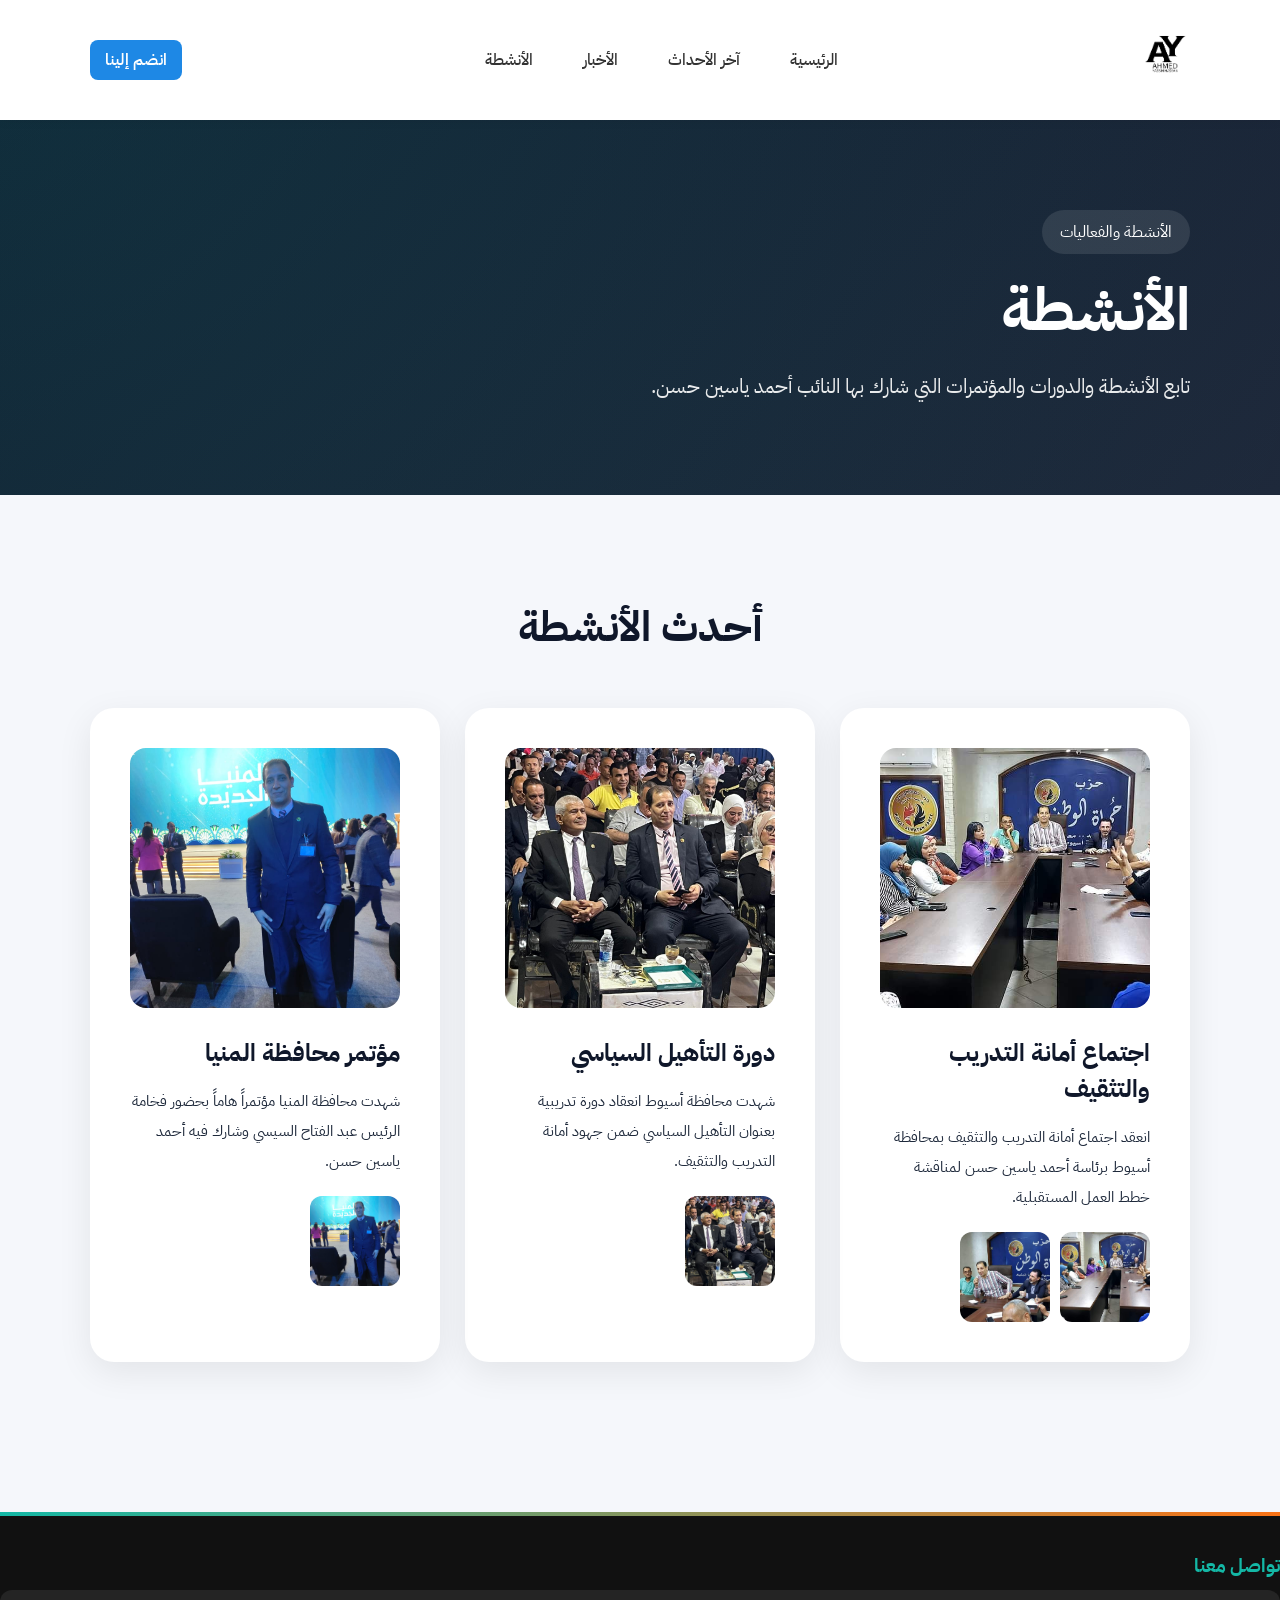
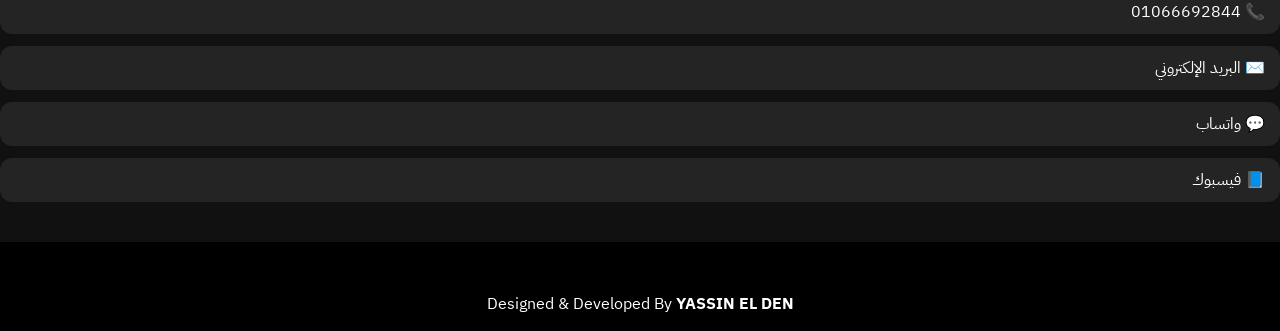
==== commit d14cdd07: "Update activities.html" ====
--- a/activities.html
+++ b/activities.html
@@ -156,32 +156,32 @@
 
 <footer class="footer">
 
-<div class="container footer-content">
-
 <div class="footer-col">
 
-<h3>تواصل معنا</h3>
-
-<p>01066692844</p>
-
-<p>
-Ahmedyasseinhassan@gmail.com
-</p>
-
-</div>
-
-<div class="footer-col">
-
-<h3>تابعنا</h3>
-
-<p>واتساب</p>
-
-<p>فيسبوك</p>
-
-</div>
-
-</div>
-
+    <h3>تواصل معنا</h3>
+
+    <div class="footer-links">
+
+        <a href="tel:01066692844">
+            📞 01066692844
+        </a>
+
+        <a href="mailto:Ahmedyasseinhassan@gmail.com">
+            ✉️ البريد الإلكتروني
+        </a>
+
+        <a href="https://wa.me/201066692844" target="_blank">
+            💬 واتساب
+        </a>
+
+        <a href="https://www.facebook.com/ahmedyassein010" target="_blank">
+            📘 فيسبوك
+        </a>
+
+    </div>
+
+</div>
+  
 </footer>
 
 <div class="credit-bar">
--- a/style2.css
+++ b/style2.css
@@ -590,22 +590,15 @@
 
 }
 
-.credit-bar{
-
-background:#0A1220;
-
-color:white;
-
-padding:20px;
-
-display:flex;
-
-justify-content:center;
-
-align-items:center;
-
-gap:15px;
-
+.credit-bar {
+  background: #000;
+  color: white;
+  padding: 15px 0;
+  display: flex;
+  flex-direction: column;
+  align-items: center;
+  justify-content: center;
+  text-align: center;
 }
 
 .credit-logo{
@@ -1116,3 +1109,429 @@
 }
 
 }
+
+
+
+body {
+  margin: 0;
+  font-family: 'IBM Plex Sans Arabic', sans-serif;
+  background: #f5f7fb;
+}
+
+/* ===== Header ===== */
+.header {
+  background: white;
+  padding: 15px 0;
+  box-shadow: 0 2px 10px rgba(0,0,0,0.05);
+}
+
+.container {
+  width: 90%;
+  max-width: 1100px;
+  margin: auto;
+}
+
+.header-content {
+  display: flex;
+  justify-content: space-between;
+  align-items: center;
+}
+
+.logo {
+  height: 50px;
+}
+
+nav a {
+  margin: 0 10px;
+  text-decoration: none;
+  color: #333;
+  font-weight: 500;
+}
+
+.contact-btn {
+  background: #1e88e5;
+  color: white;
+  padding: 8px 15px;
+  border-radius: 8px;
+  text-decoration: none;
+}
+
+.mobile-menu-icon {
+  display: none;
+  font-size: 28px;
+  cursor: pointer;
+}
+
+/* ===== Join Page ===== */
+.join-page {
+  padding: 60px 0;
+}
+
+.join-form-box {
+  background: white;
+  padding: 40px;
+  border-radius: 15px;
+  max-width: 600px;
+  margin: auto;
+  box-shadow: 0 10px 25px rgba(0,0,0,0.08);
+  text-align: center;
+}
+
+.join-form-box h1 {
+  margin-bottom: 10px;
+  color: #1e88e5;
+}
+
+.join-form-box p {
+  margin-bottom: 25px;
+  color: #666;
+  line-height: 1.8;
+}
+
+/* ===== Form ===== */
+.form-group {
+  margin-bottom: 15px;
+}
+
+input, textarea {
+  width: 100%;
+  padding: 12px;
+  border: 1px solid #ddd;
+  border-radius: 10px;
+  font-size: 15px;
+  outline: none;
+  transition: 0.3s;
+  font-family: inherit;
+}
+
+textarea {
+  height: 120px;
+  resize: none;
+}
+
+input:focus, textarea:focus {
+  border-color: #1e88e5;
+  box-shadow: 0 0 6px rgba(30,136,229,0.3);
+}
+
+/* ===== Button ===== */
+.submit-btn {
+  width: 100%;
+  padding: 12px;
+  border: none;
+  border-radius: 10px;
+  background: #1e88e5;
+  color: white;
+  font-size: 16px;
+  cursor: pointer;
+  transition: 0.3s;
+}
+
+.submit-btn:hover {
+  background: #1565c0;
+}
+
+/* ===== Footer ===== */
+.footer {
+  background: #111;
+  color: white;
+  padding: 40px 0;
+  margin-top: 50px;
+}
+
+.footer-content {
+  display: flex;
+  justify-content: space-between;
+}
+
+.footer-col h3 {
+  margin-bottom: 10px;
+}
+
+.credit-bar {
+  background: #000;
+  color: white;
+  text-align: center;
+  padding: 15px;
+}
+
+.credit-logo {
+  height: 30px;
+  display: block;
+  margin: auto;
+  margin-bottom: 5px;
+}
+
+/* ===== Responsive ===== */
+@media (max-width: 768px) {
+  nav {
+    display: none;
+    flex-direction: column;
+    background: white;
+    position: absolute;
+    top: 70px;
+    right: 10px;
+    width: 200px;
+    padding: 10px;
+    box-shadow: 0 5px 15px rgba(0,0,0,0.1);
+  }
+
+  nav.show {
+    display: flex;
+  }
+
+  .mobile-menu-icon {
+    display: block;
+  }
+
+  .footer-content {
+    flex-direction: column;
+    text-align: center;
+    gap: 20px;
+  }
+}
+
+
+@media (max-width: 768px) {
+
+  .header {
+    padding: 5px 0;
+  }
+
+  .header-content {
+    display: flex;
+    align-items: center;
+    justify-content: space-between;
+    gap: 8px;
+    height: 55px;   /* 👈 ده أهم سطر */
+  }
+
+  nav {
+    top: 50px;
+  }
+
+  .logo {
+    height: 40px;
+  }
+
+  .contact-btn {
+    padding: 5px 8px;
+    font-size: 12px;
+  }
+
+  .mobile-menu-icon {
+    font-size: 28px;
+  }
+}
+
+
+.fab-container {
+  position: fixed;
+  left: 15px;
+  bottom: 20px;
+  display: flex;
+  flex-direction: column;
+  align-items: center;
+  gap: 12px;
+  z-index: 9999;
+}
+
+
+/* =========================
+   FLOATING BUTTONS
+========================= */
+
+.fab-container{
+
+position:fixed;
+
+left:25px;
+
+bottom:25px;
+
+display:flex;
+
+flex-direction:column;
+
+align-items:center;
+
+gap:10px;
+
+z-index:9999;
+
+}
+
+/* الزر الرئيسي */
+
+.fab-main{
+
+width:60px;
+
+height:60px;
+
+border-radius:50%;
+
+background:#0F172A;
+
+color:#fff;
+
+display:flex;
+
+align-items:center;
+
+justify-content:center;
+
+font-size:24px;
+
+cursor:pointer;
+
+box-shadow:0 10px 25px rgba(0,0,0,.25);
+
+transition:.3s;
+
+}
+
+.fab-main:hover{
+
+transform:scale(1.08);
+
+}
+
+/* الأزرار الفرعية */
+
+.fab-item{
+
+width:50px;
+
+height:50px;
+
+border-radius:50%;
+
+display:flex;
+
+align-items:center;
+
+justify-content:center;
+
+color:white;
+
+font-size:22px;
+
+text-decoration:none;
+
+box-shadow:0 8px 20px rgba(0,0,0,.20);
+
+opacity:0;
+
+transform:translateY(20px);
+
+pointer-events:none;
+
+transition:.4s;
+
+}
+
+/* الألوان */
+
+.whatsapp{
+
+background:#25D366;
+
+}
+
+.facebook{
+
+background:#1877F2;
+
+}
+
+.call{
+
+background:#F97316;
+
+}
+
+/* عند الفتح */
+
+.fab-container.active .fab-item{
+
+opacity:1;
+
+transform:translateY(0);
+
+pointer-events:auto;
+
+}
+
+/* ترتيب */
+
+.fab-container.active .whatsapp{
+
+transition-delay:.05s;
+
+}
+
+.fab-container.active .facebook{
+
+transition-delay:.10s;
+
+}
+
+.fab-container.active .call{
+
+transition-delay:.15s;
+
+}
+
+/* الأيقونات */
+
+.fab-item i{
+
+font-size:22px;
+
+color:white;
+
+}
+
+.fab-main i{
+
+font-size:24px;
+
+color:white;
+
+}
+
+
+.footer-links{
+
+display:flex;
+
+flex-direction:column;
+
+gap:12px;
+
+}
+
+.footer-links a{
+
+color:white;
+
+text-decoration:none;
+
+padding:10px 15px;
+
+background:rgba(255,255,255,.08);
+
+border-radius:12px;
+
+transition:.3s;
+
+}
+
+.footer-links a:hover{
+
+background:#14B8A6;
+
+transform:translateX(-5px);
+
+}
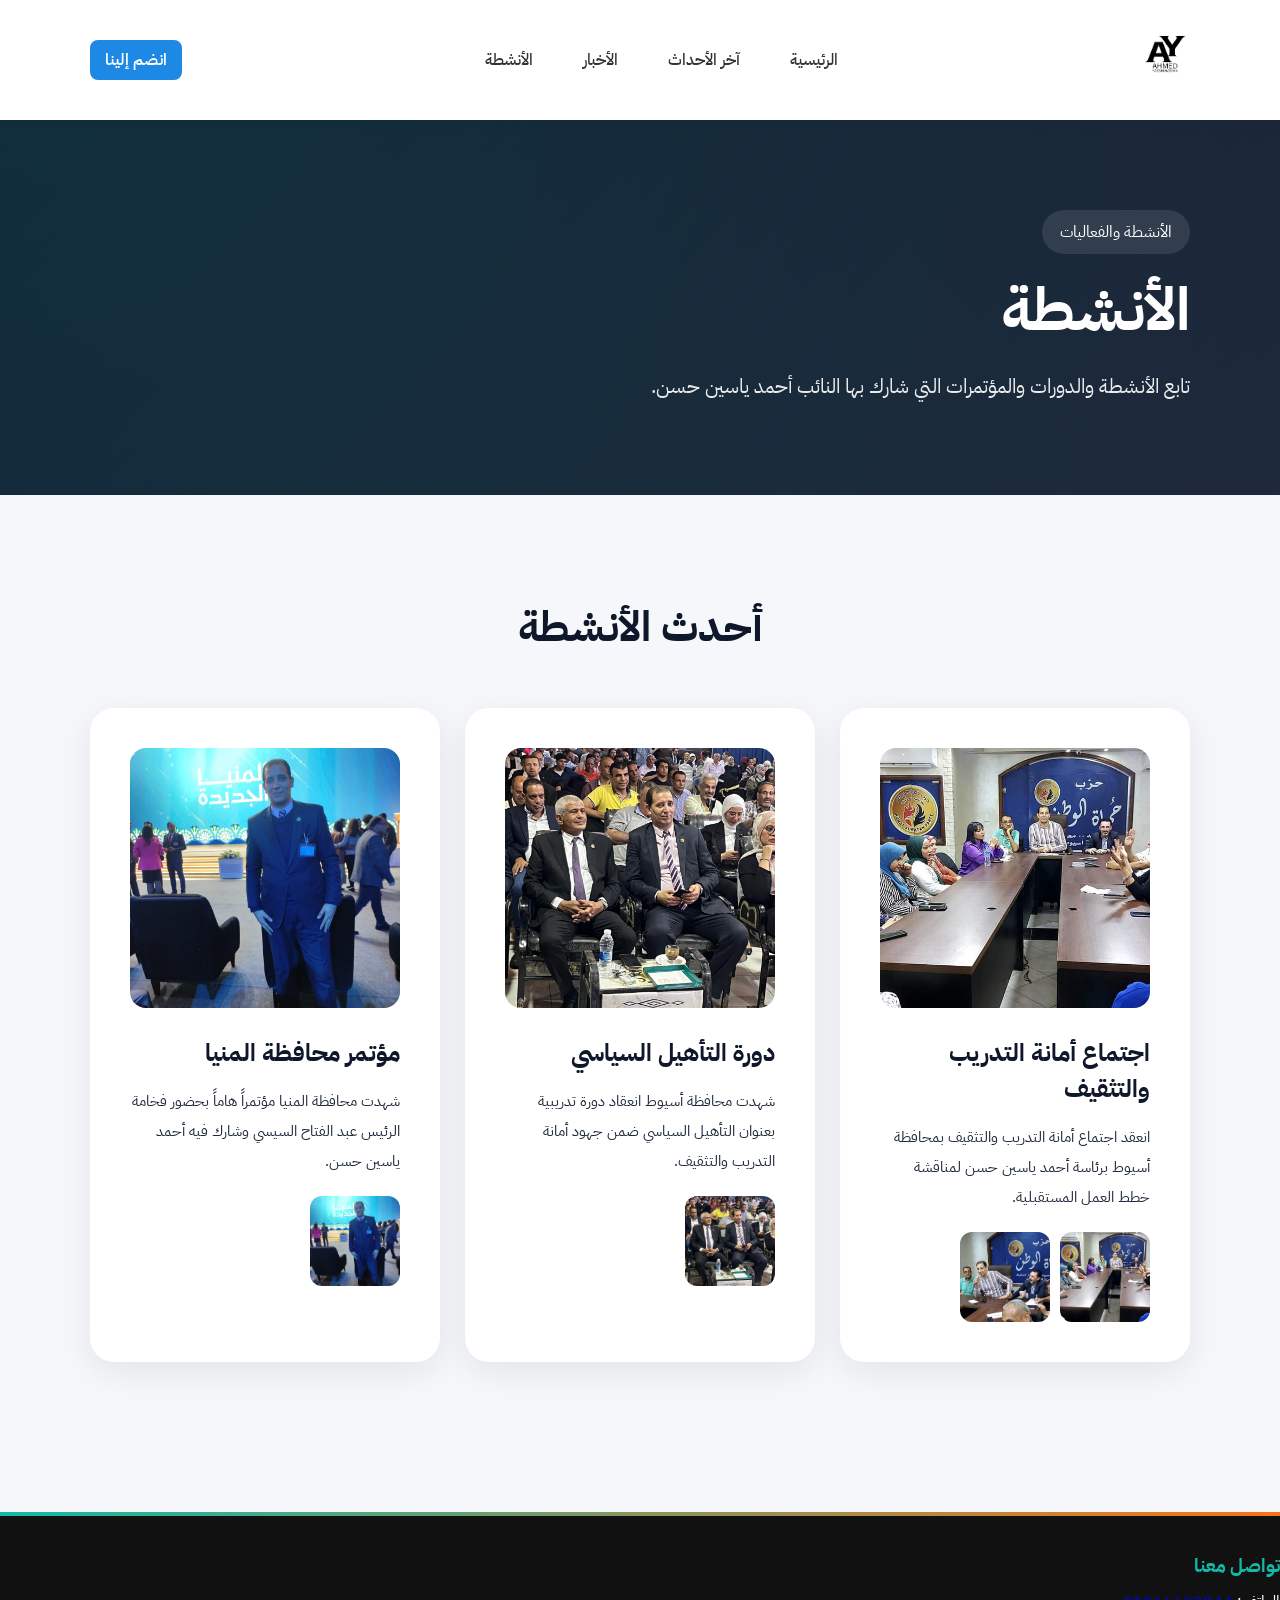
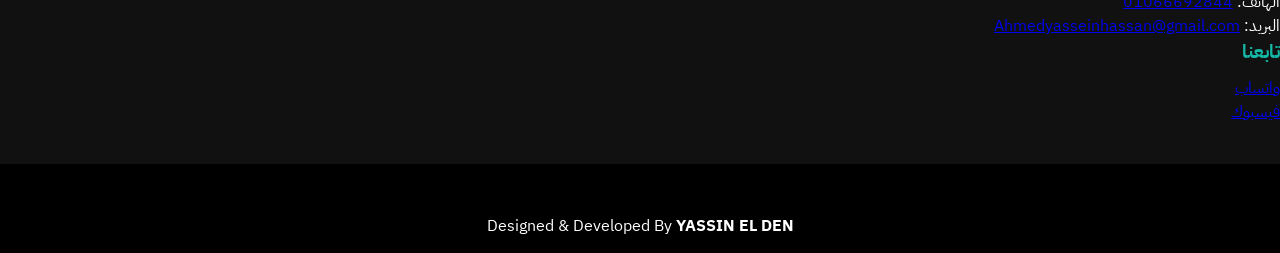
==== commit 667f6c50: "Update activities.html" ====
--- a/activities.html
+++ b/activities.html
@@ -160,28 +160,40 @@
 
     <h3>تواصل معنا</h3>
 
-    <div class="footer-links">
-
+    <p>
+        الهاتف:
         <a href="tel:01066692844">
-            📞 01066692844
-        </a>
-
+            01066692844
+        </a>
+    </p>
+
+    <p>
+        البريد:
         <a href="mailto:Ahmedyasseinhassan@gmail.com">
-            ✉️ البريد الإلكتروني
-        </a>
-
+            Ahmedyasseinhassan@gmail.com
+        </a>
+    </p>
+
+</div>
+
+<div class="footer-col">
+
+    <h3>تابعنا</h3>
+
+    <p>
         <a href="https://wa.me/201066692844" target="_blank">
-            💬 واتساب
-        </a>
-
+            واتساب
+        </a>
+    </p>
+
+    <p>
         <a href="https://www.facebook.com/ahmedyassein010" target="_blank">
-            📘 فيسبوك
-        </a>
-
-    </div>
-
-</div>
-  
+            فيسبوك
+        </a>
+    </p>
+
+</div>
+    
 </footer>
 
 <div class="credit-bar">
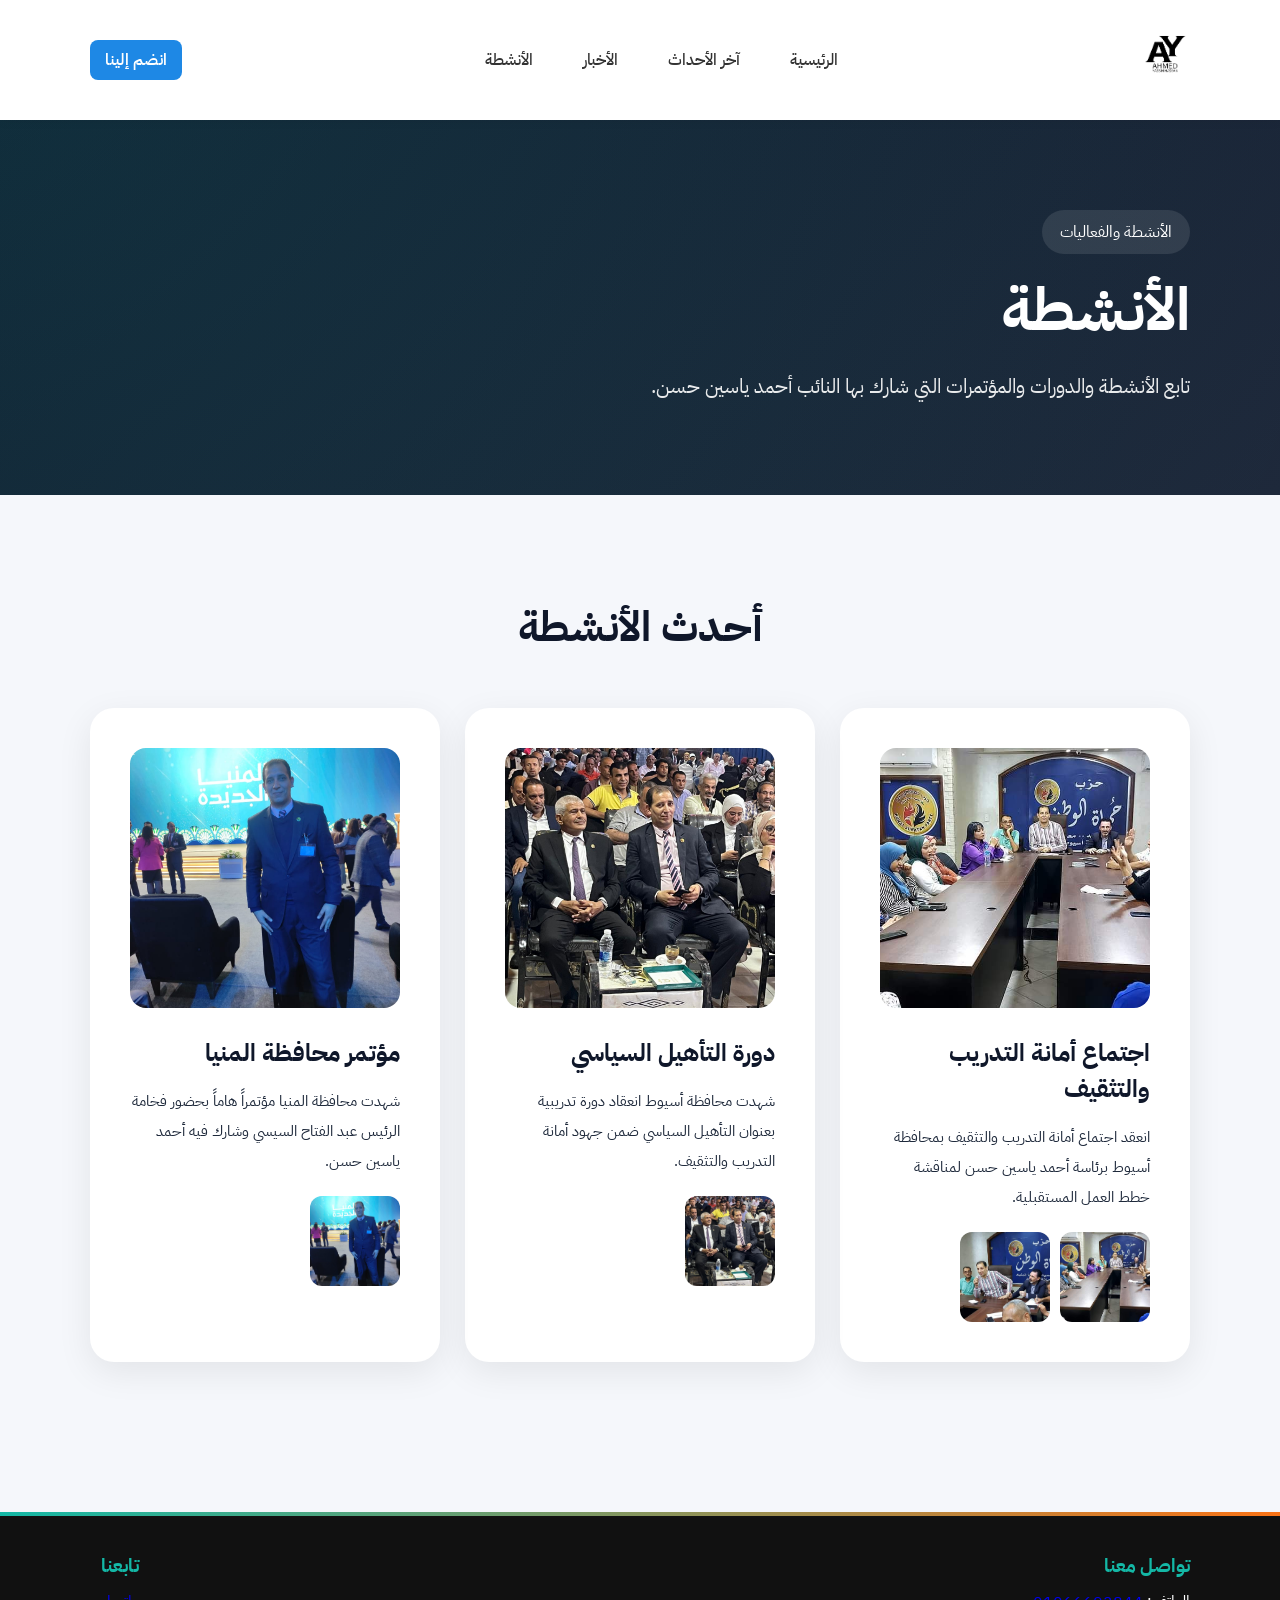
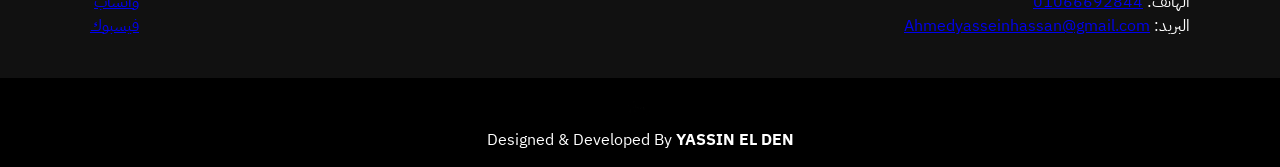
==== commit 0b00a396: "Update activities.html" ====
--- a/activities.html
+++ b/activities.html
@@ -154,8 +154,11 @@
 
 </div>
 
+<!-- Footer -->
 <footer class="footer">
 
+<div class="container footer-content">
+    
 <div class="footer-col">
 
     <h3>تواصل معنا</h3>
@@ -193,7 +196,7 @@
     </p>
 
 </div>
-    
+
 </footer>
 
 <div class="credit-bar">
